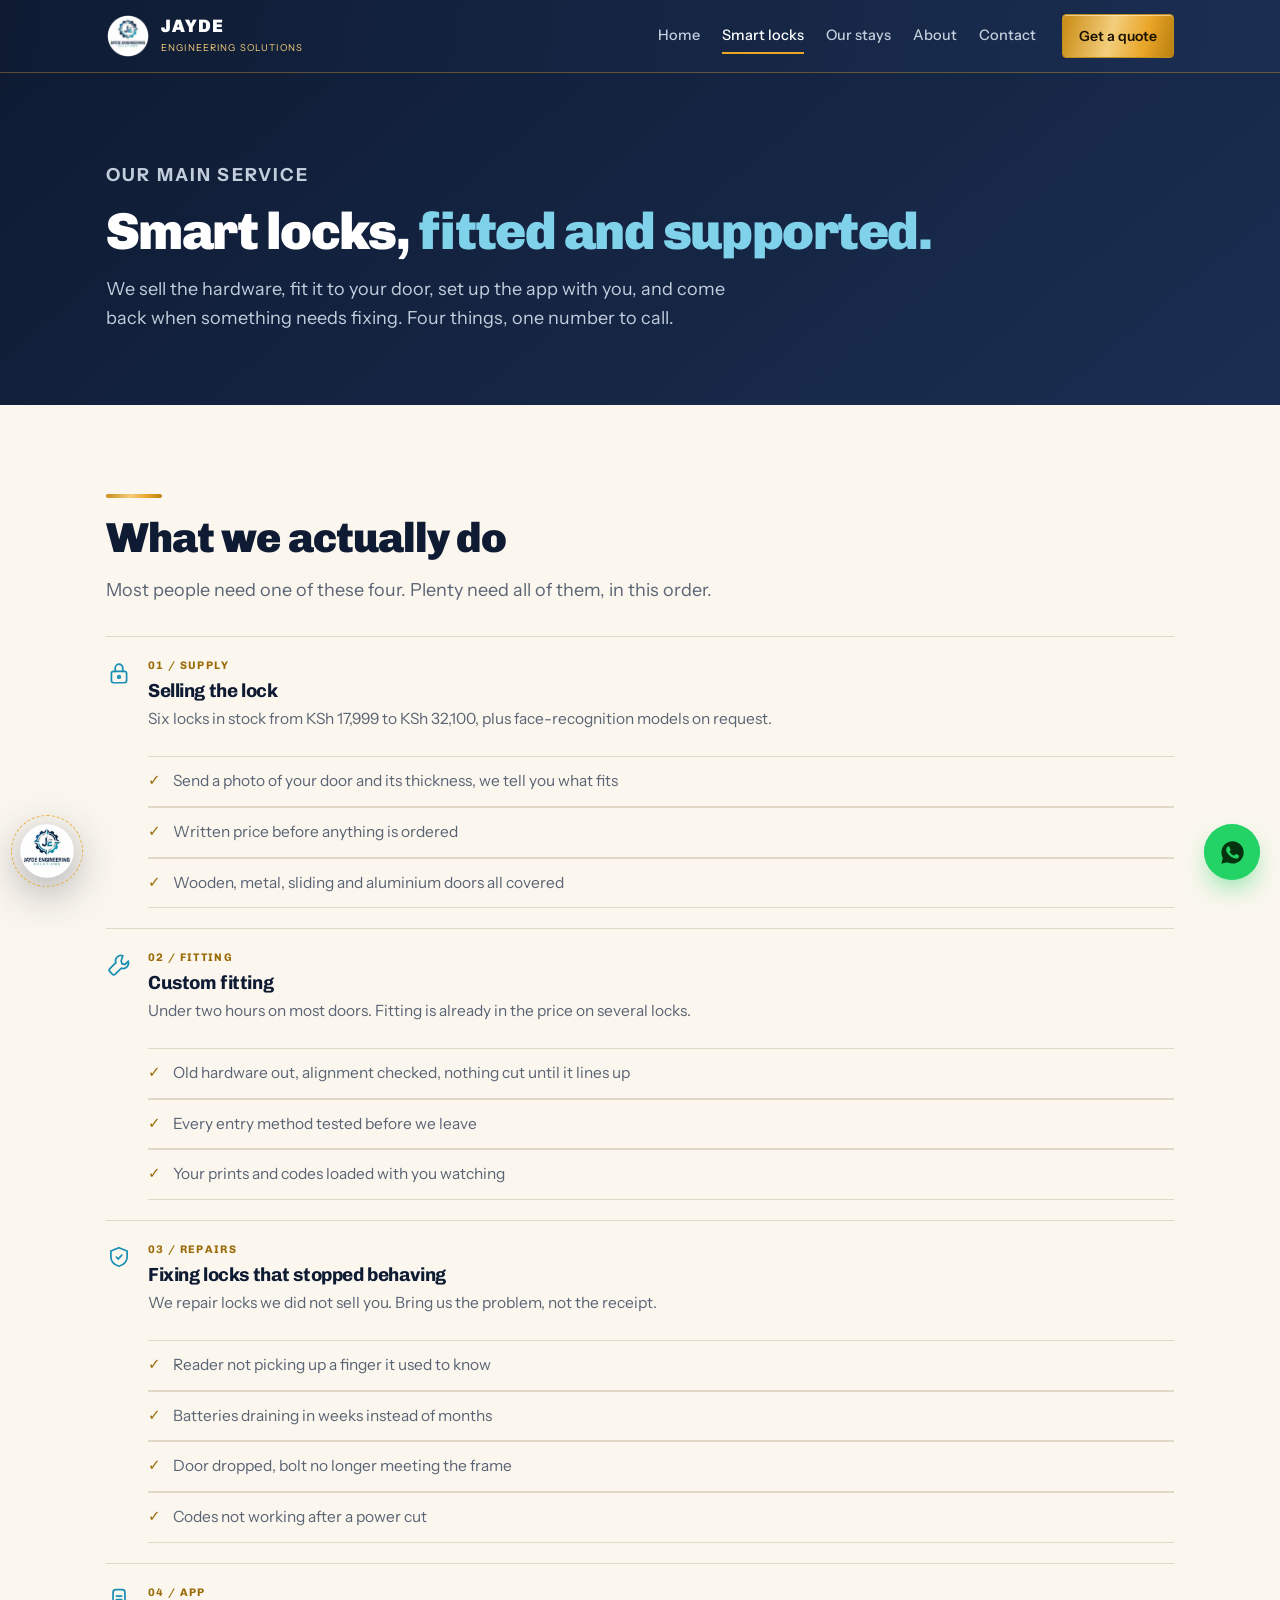
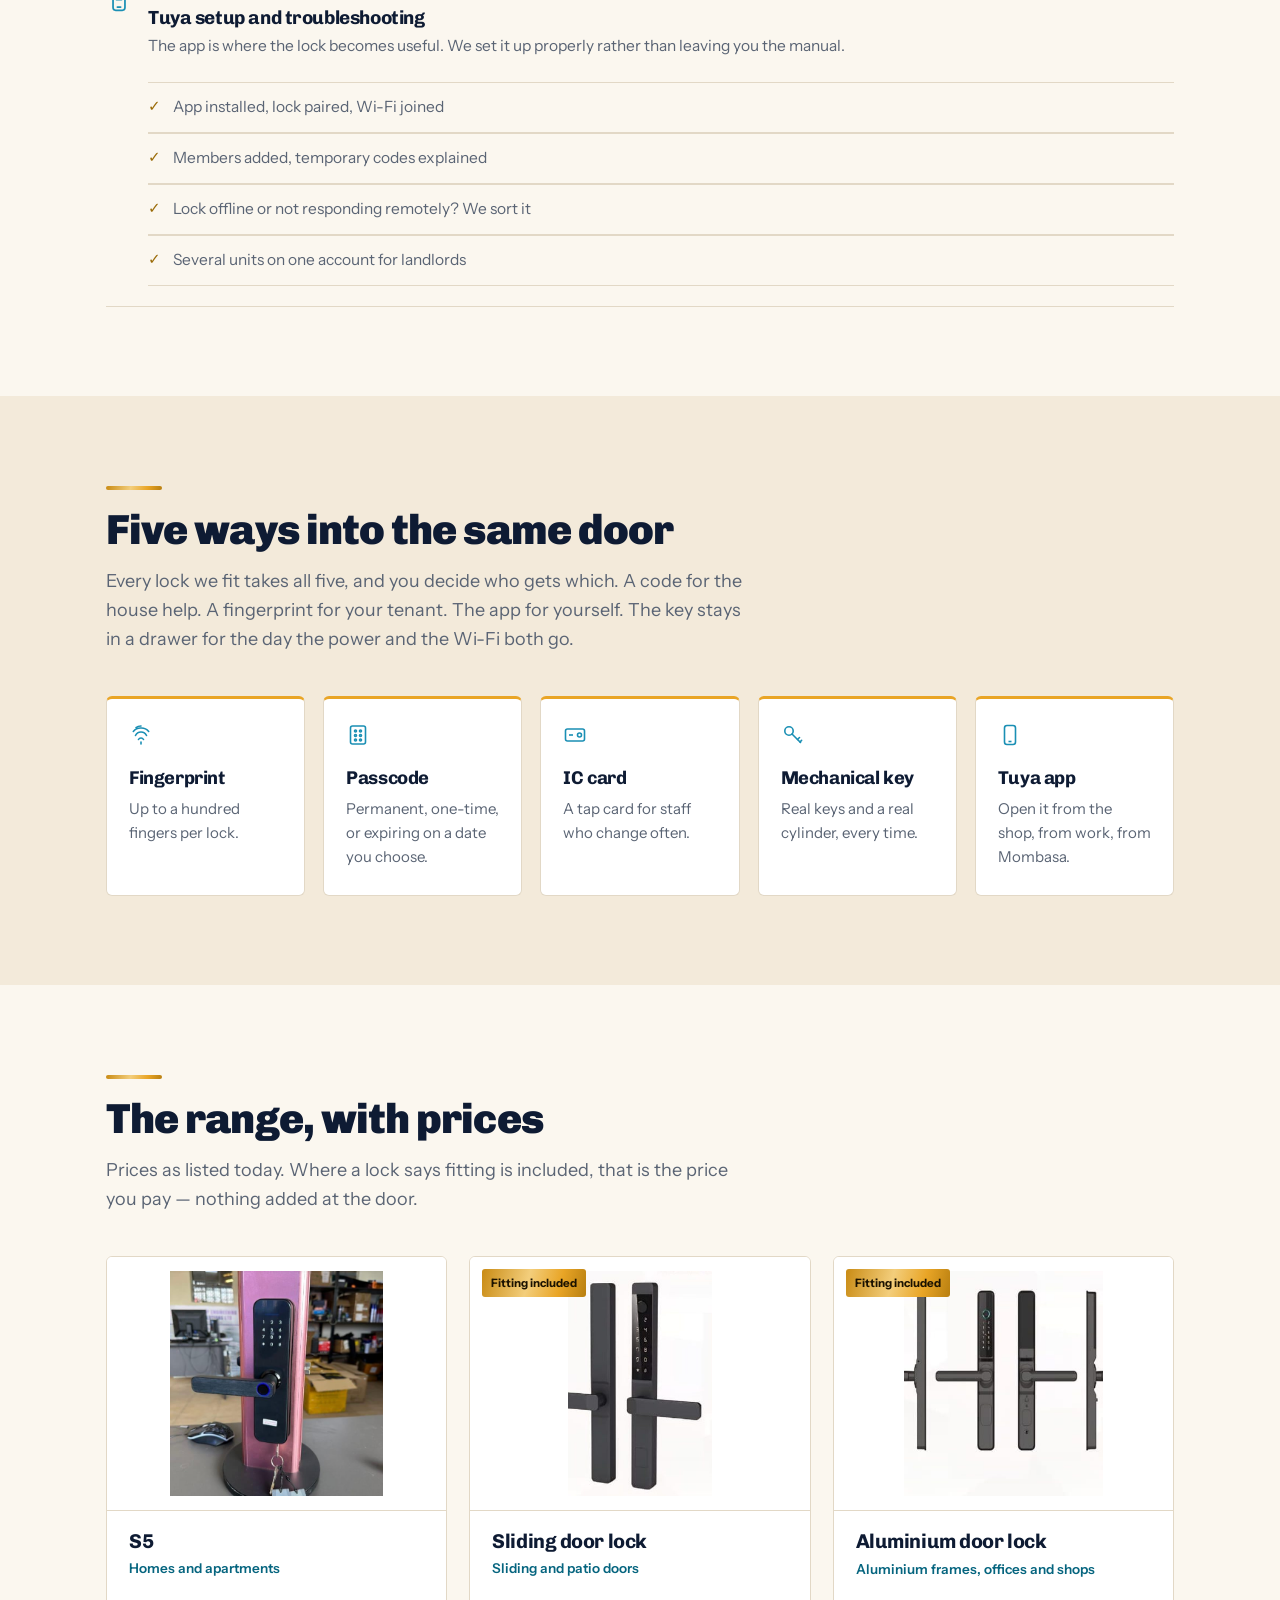
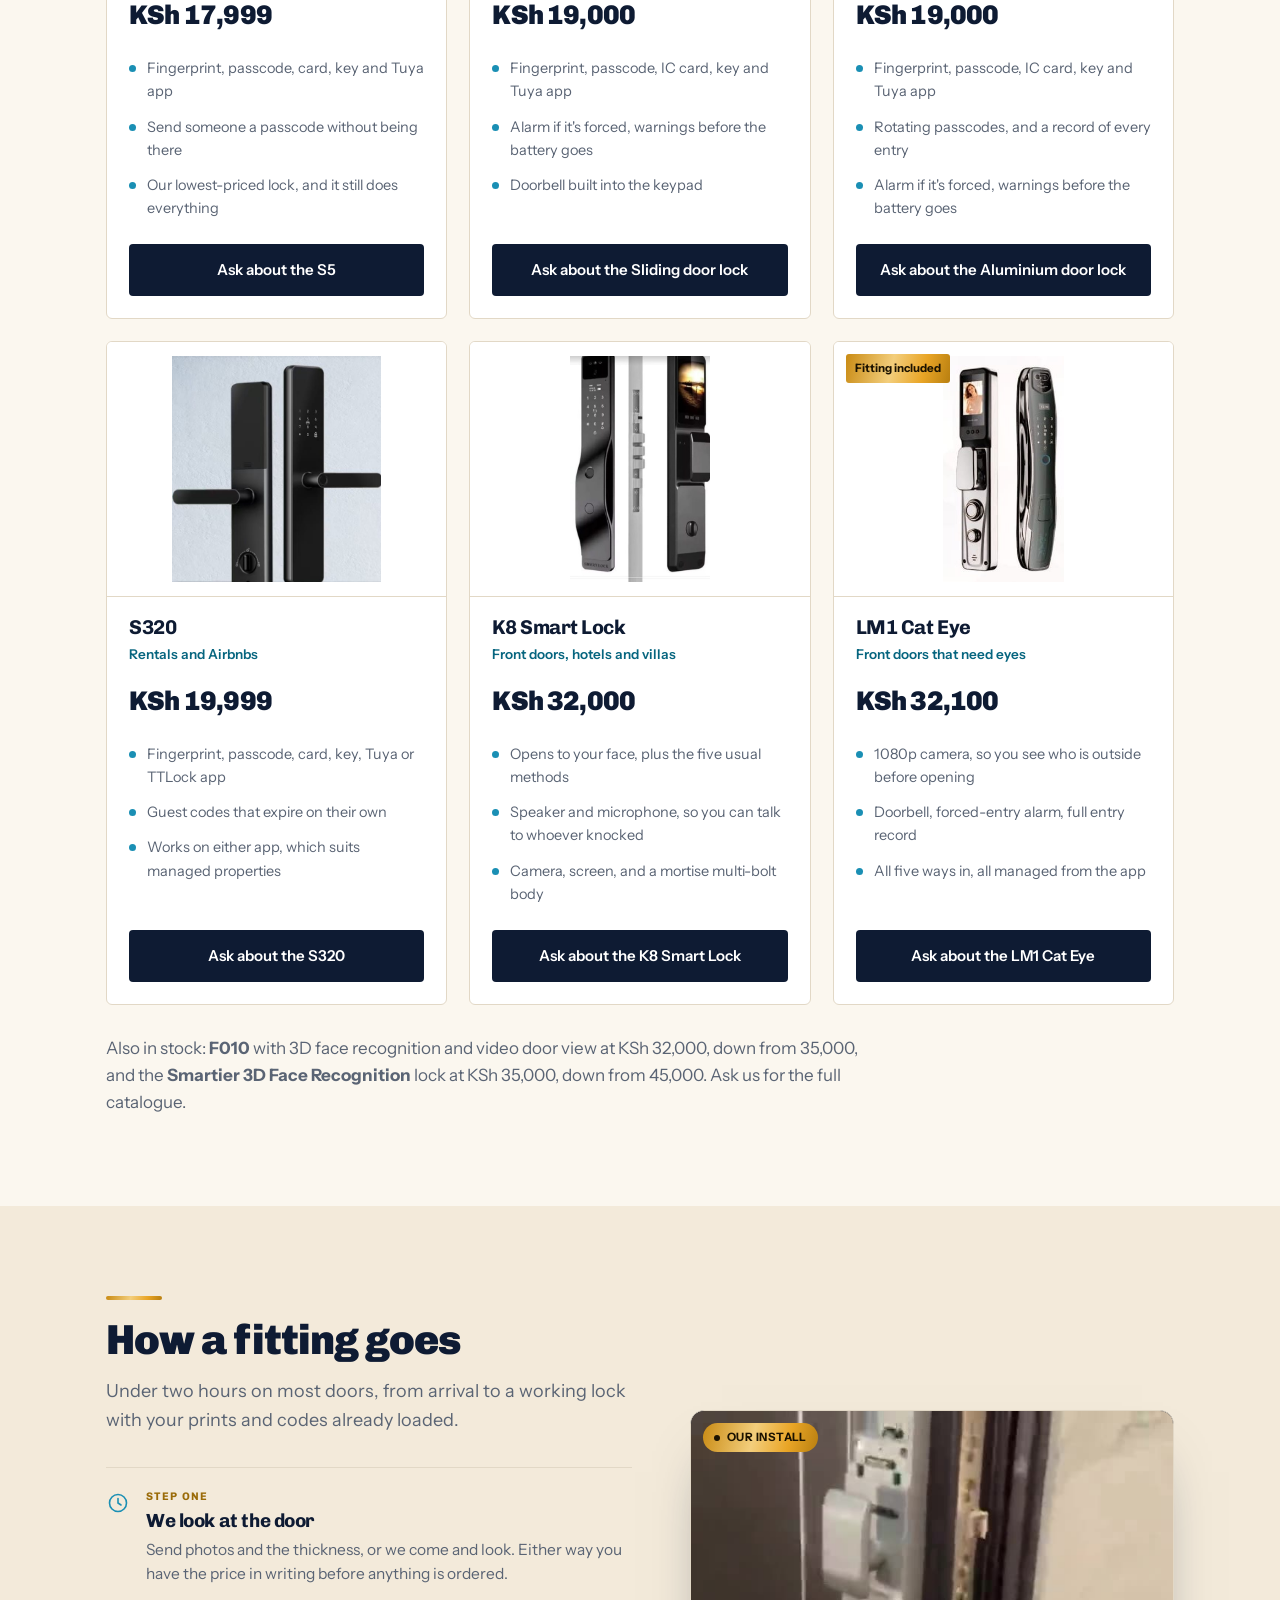
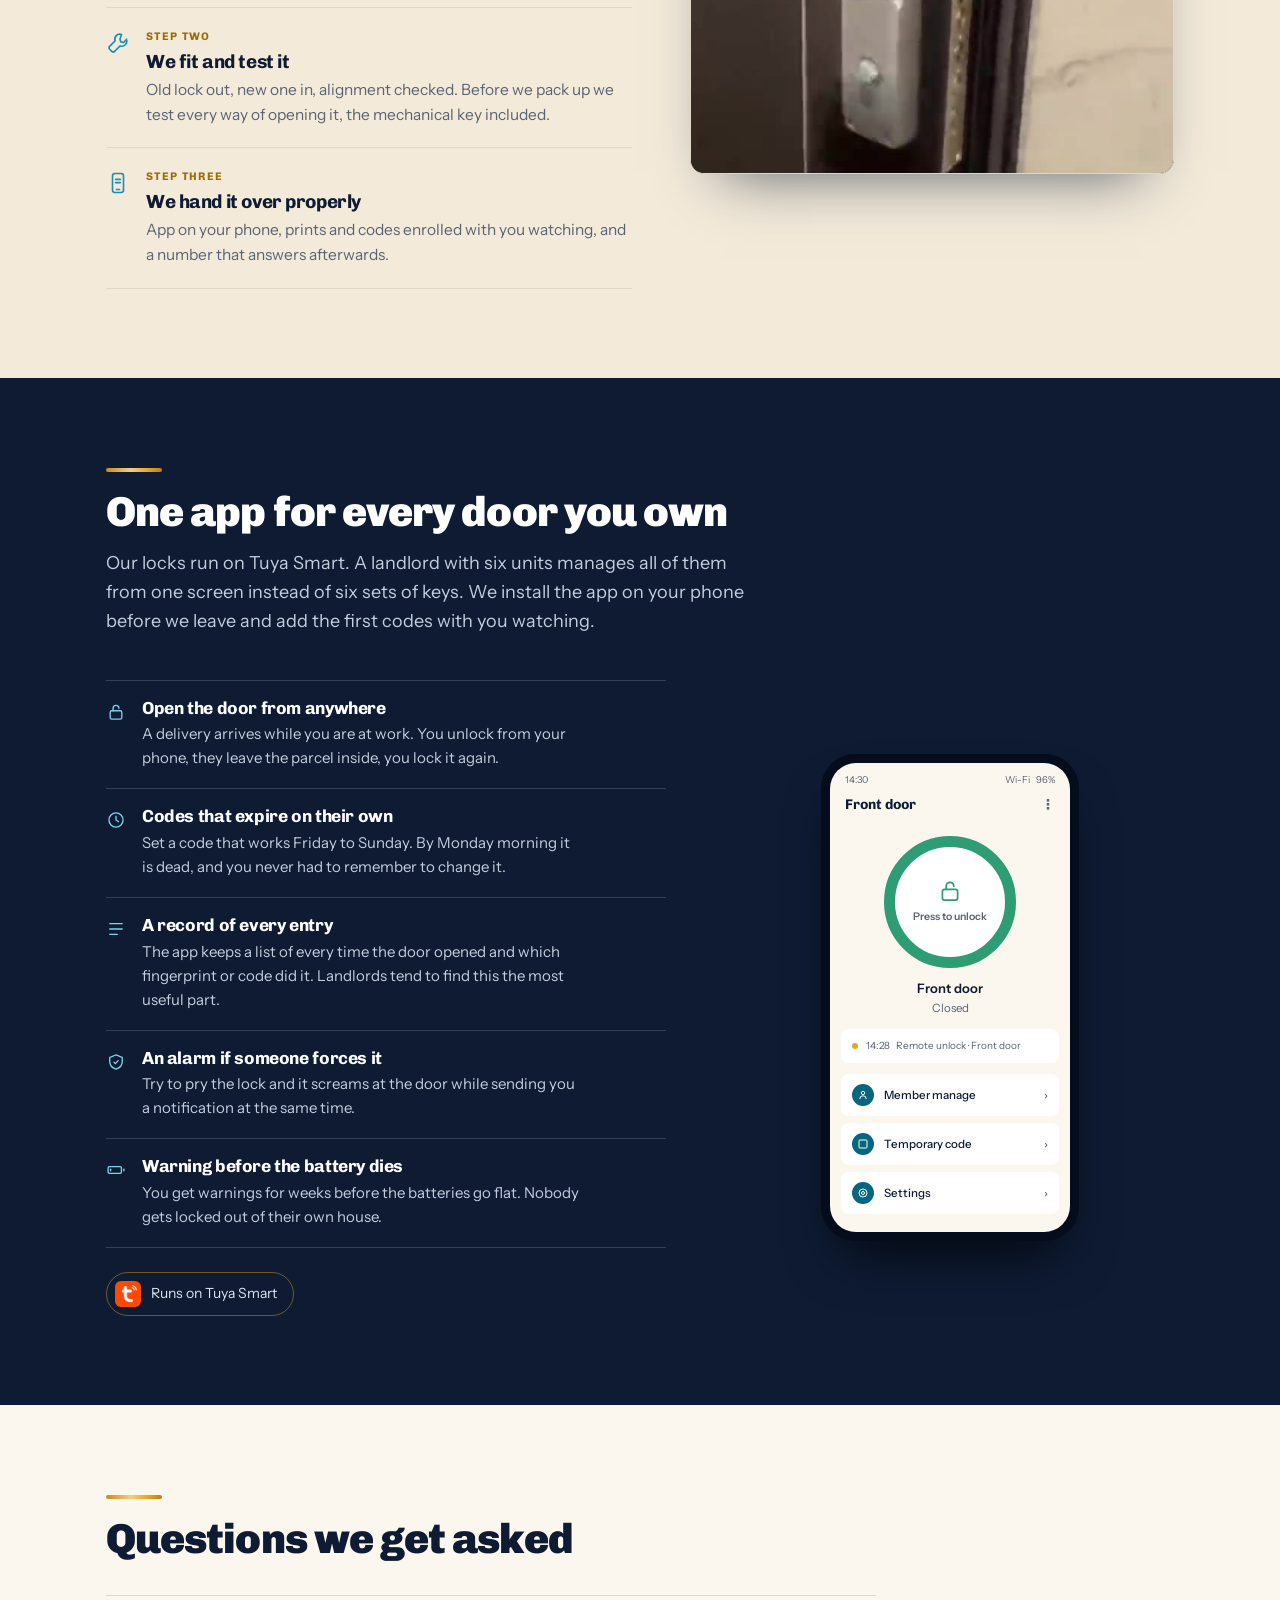
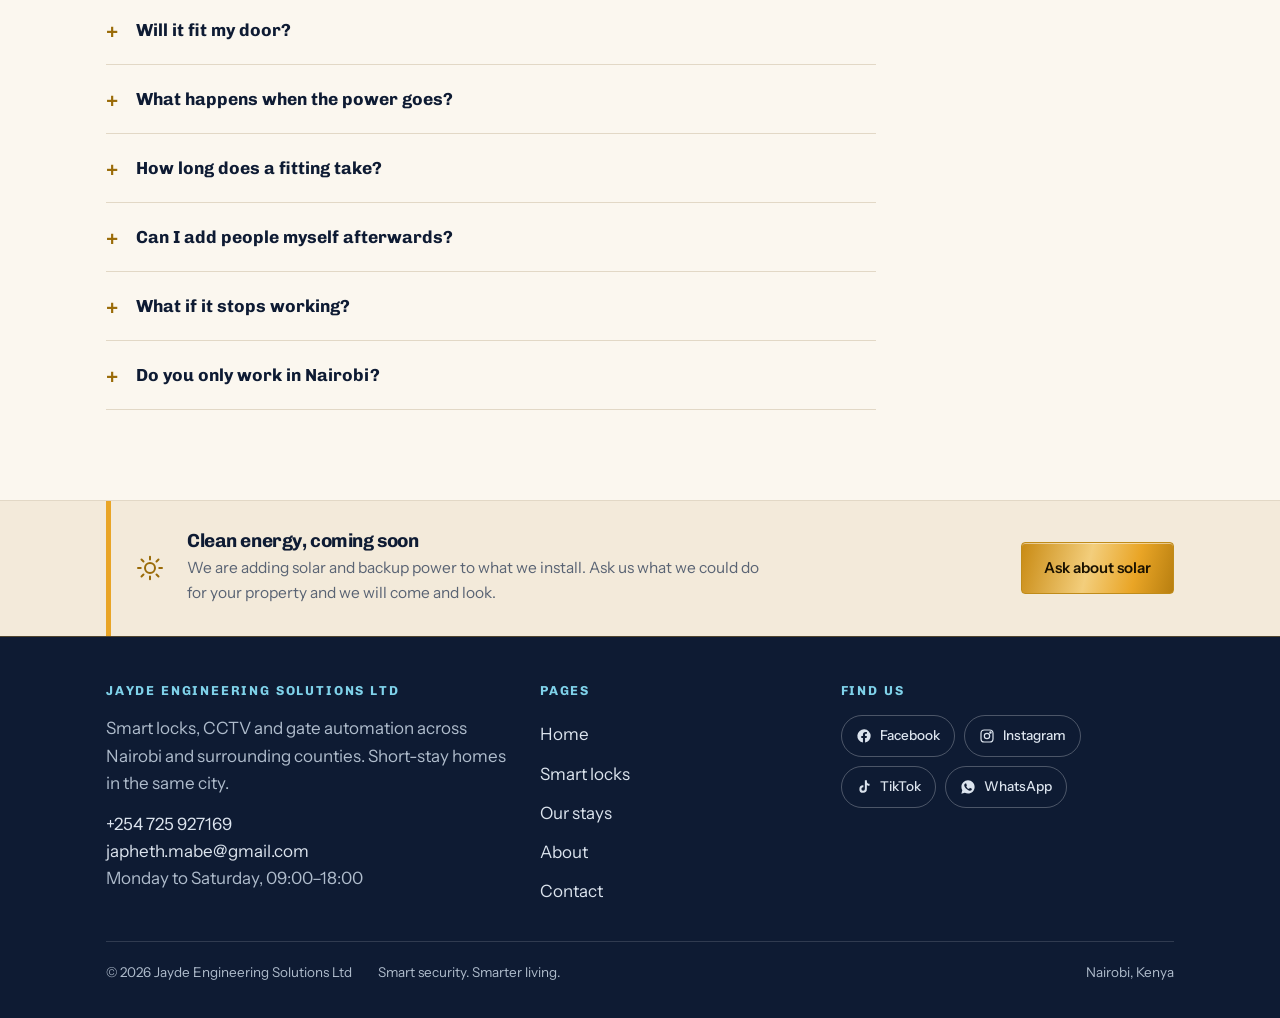
==== smart-locks.html @ d076b12e "Add files via upload" ====
<!DOCTYPE html>
<html lang="en">
<head>
<meta charset="UTF-8">
<meta name="viewport" content="width=device-width, initial-scale=1">
<title>Smart lock sales, fitting, repairs & Tuya setup — Jayde Engineering Solutions</title>
<meta name="description" content="Smart lock supply, custom fitting, repairs and Tuya app setup in Nairobi. Six locks in stock from KSh 17,999, fitting included on several.">
<meta property="og:title" content="Smart lock sales, fitting, repairs & Tuya setup — Jayde Engineering Solutions">
<meta property="og:description" content="Smart lock supply, custom fitting, repairs and Tuya app setup in Nairobi. Six locks in stock from KSh 17,999, fitting included on several.">
<link rel="icon" href="assets/logo.png">
<link rel="preconnect" href="https://fonts.googleapis.com">
<link rel="preconnect" href="https://fonts.gstatic.com" crossorigin>
<link href="https://fonts.googleapis.com/css2?family=Chivo:wght@300;400;700;900&family=Instrument+Sans:wght@400;500;600&display=swap" rel="stylesheet">
<link rel="stylesheet" href="styles.css">
</head>
<body>

<button class="spinlogo" id="totop" title="Back to top" aria-label="Back to top">
  <img src="assets/logo.png" alt="">
</button>
<a class="wafab" href="https://wa.me/254725927169" target="_blank" rel="noopener" aria-label="Chat on WhatsApp"><svg width="27" height="27" viewBox="0 0 24 24" fill="currentColor"><path d="M12.04 2C6.58 2 2.13 6.45 2.13 11.91c0 1.75.46 3.46 1.32 4.96L2 22l5.25-1.38a9.9 9.9 0 0 0 4.79 1.22c5.46 0 9.92-4.45 9.92-9.91C21.96 6.45 17.5 2 12.04 2zm5.8 14.06c-.25.69-1.43 1.32-1.97 1.37-.53.05-1.02.24-3.44-.72-2.9-1.14-4.74-4.11-4.88-4.3-.14-.19-1.16-1.54-1.16-2.94s.73-2.09.99-2.37c.26-.29.57-.36.76-.36l.55.01c.17.01.41-.7.64.49.24.58.81 2 .88 2.14.7.15.12.32.02.51-.9.19-.14.31-.28.48l-.42.49c-.14.14-.28.29-.12.57.16.29.71 1.17 1.52 1.89 1.05.93 1.93 1.22 2.21 1.36.28.14.44.12.6-.07.17-.19.69-.8.88-1.08.19-.29.37-.24.62-.14.25.09 1.6.75 1.87.89.28.14.46.21.53.33.07.11.07.66-.18 1.35z"/></svg></a>

<header class="topbar">
  <div class="wrap topbar-in">
    <a class="brand" href="index.html">
      <img src="assets/logo.png" alt="Jayde Engineering Solutions">
      <span><b>JAYDE</b><i>ENGINEERING SOLUTIONS</i></span>
    </a>
    <nav class="nav" id="nav">
      <a href="index.html">Home</a>
      <a href="smart-locks.html" class="here">Smart locks</a>
      <a href="rentals.html">Our stays</a>
      <a href="about.html">About</a>
      <a href="contact.html">Contact</a>
    </nav>
    <a class="btn btn-gold" href="contact.html"><span class="lbl-full">Get a quote</span><span class="lbl-mini">Quote</span></a>
    <button class="burger" id="burger" aria-label="Menu" aria-expanded="false" aria-controls="nav">
      <span></span><span></span><span></span>
    </button>
  </div>
</header>

<main id="top">

  <section class="pagehead">
    <div class="wrap">
      <p class="crumb">Our main service</p>
      <h1>Smart locks, <em>fitted and supported.</em></h1>
      <p>We sell the hardware, fit it to your door, set up the app with you, and come back when something needs fixing. Four things, one number to call.</p>
    </div>
  </section>

  <section class="sec">
    <div class="wrap">
      <div class="sec-head rv">
        <h2>What we actually do</h2>
        <p>Most people need one of these four. Plenty need all of them, in this order.</p>
      </div>
      <ul class="rowlist rv">
        <li><svg width="26" height="26" viewBox="0 0 24 24" fill="none" stroke="currentColor" stroke-width="1.6" stroke-linecap="round"><rect x="5" y="10.5" width="14" height="10.5" rx="2"/><path d="M8.5 10.5V7.4a3.5 3.5 0 0 1 7 0v3.1"/><circle cx="12" cy="15.6" r="1.2"/></svg><div><span class="rowno">01 / Supply</span><h3>Selling the lock</h3>
          <p>Six locks in stock from KSh 17,999 to KSh 32,100, plus face-recognition models on request.</p>
          <ul class="ticks"><li>Send a photo of your door and its thickness, we tell you what fits</li><li>Written price before anything is ordered</li><li>Wooden, metal, sliding and aluminium doors all covered</li></ul>
        </div></li>
        <li><svg width="26" height="26" viewBox="0 0 24 24" fill="none" stroke="currentColor" stroke-width="1.6" stroke-linecap="round"><path d="M15.5 3.5a5 5 0 0 0-6.4 6.4L3.6 15.4a2 2 0 0 0 0 2.8l2.2 2.2a2 2 0 0 0 2.8 0l5.5-5.5a5 5 0 0 0 6.4-6.4l-3 3-2.8-.7-.7-2.8z"/></svg><div><span class="rowno">02 / Fitting</span><h3>Custom fitting</h3>
          <p>Under two hours on most doors. Fitting is already in the price on several locks.</p>
          <ul class="ticks"><li>Old hardware out, alignment checked, nothing cut until it lines up</li><li>Every entry method tested before we leave</li><li>Your prints and codes loaded with you watching</li></ul>
        </div></li>
        <li><svg width="26" height="26" viewBox="0 0 24 24" fill="none" stroke="currentColor" stroke-width="1.6" stroke-linecap="round"><path d="M12 3.5l7.5 3v5.2c0 4.3-3 7.4-7.5 8.8-4.5-1.4-7.5-4.5-7.5-8.8V6.5z"/><path d="M9.6 12.2l1.7 1.7 3.3-3.6"/></svg><div><span class="rowno">03 / Repairs</span><h3>Fixing locks that stopped behaving</h3>
          <p>We repair locks we did not sell you. Bring us the problem, not the receipt.</p>
          <ul class="ticks"><li>Reader not picking up a finger it used to know</li><li>Batteries draining in weeks instead of months</li><li>Door dropped, bolt no longer meeting the frame</li><li>Codes not working after a power cut</li></ul>
        </div></li>
        <li><svg width="26" height="26" viewBox="0 0 24 24" fill="none" stroke="currentColor" stroke-width="1.6" stroke-linecap="round"><rect x="6.5" y="2.5" width="11" height="19" rx="2.5"/><path d="M10.5 18.5h3"/><path d="M9.6 8.4h4.8M9.6 11.6h4.8"/></svg><div><span class="rowno">04 / App</span><h3>Tuya setup and troubleshooting</h3>
          <p>The app is where the lock becomes useful. We set it up properly rather than leaving you the manual.</p>
          <ul class="ticks"><li>App installed, lock paired, Wi-Fi joined</li><li>Members added, temporary codes explained</li><li>Lock offline or not responding remotely? We sort it</li><li>Several units on one account for landlords</li></ul>
        </div></li>
      </ul>
    </div>
  </section>

  <section class="sec deep">
    <div class="wrap">
      <div class="sec-head rv">
        <h2>Five ways into the same door</h2>
        <p>Every lock we fit takes all five, and you decide who gets which. A code for the house help. A fingerprint for your tenant. The app for yourself. The key stays in a drawer for the day the power and the Wi-Fi both go.</p>
      </div>
      <div class="grid4 rv" style="grid-template-columns:repeat(5,1fr)">
        <article class="card"><svg width="24" height="24" viewBox="0 0 24 24" fill="none" stroke="currentColor" stroke-width="1.6" stroke-linecap="round"><path d="M12 3c-3 0-5 1.6-5 1.6M4.3 8.4A9.6 9.6 0 0 1 12 5a9.6 9.6 0 0 1 7.7 3.4"/><path d="M6.5 12.5A6 6 0 0 1 12 9a6 6 0 0 1 5.5 3.5"/><path d="M9.5 16.5A2.8 2.8 0 0 1 12 15a2.8 2.8 0 0 1 2.5 1.5"/><path d="M12 19v2"/></svg><h3>Fingerprint</h3><p>Up to a hundred fingers per lock.</p></article>
        <article class="card"><svg width="24" height="24" viewBox="0 0 24 24" fill="none" stroke="currentColor" stroke-width="1.6"><rect x="4.5" y="3" width="15" height="18" rx="2"/><circle cx="9.5" cy="8" r="1"/><circle cx="14.5" cy="8" r="1"/><circle cx="9.5" cy="12.5" r="1"/><circle cx="14.5" cy="12.5" r="1"/><circle cx="9.5" cy="17" r="1"/><circle cx="14.5" cy="17" r="1"/></svg><h3>Passcode</h3><p>Permanent, one-time, or expiring on a date you choose.</p></article>
        <article class="card"><svg width="24" height="24" viewBox="0 0 24 24" fill="none" stroke="currentColor" stroke-width="1.6"><rect x="2.5" y="6" width="19" height="12" rx="2"/><path d="M6 12h4"/><circle cx="16.5" cy="12" r="2"/></svg><h3>IC card</h3><p>A tap card for staff who change often.</p></article>
        <article class="card"><svg width="24" height="24" viewBox="0 0 24 24" fill="none" stroke="currentColor" stroke-width="1.6" stroke-linecap="round"><circle cx="8" cy="8" r="4.2"/><path d="M11 11l8.5 8.5"/><path d="M16.5 16.5l2-2"/><path d="M19 19l1.6-1.6"/></svg><h3>Mechanical key</h3><p>Real keys and a real cylinder, every time.</p></article>
        <article class="card"><svg width="24" height="24" viewBox="0 0 24 24" fill="none" stroke="currentColor" stroke-width="1.6"><rect x="6.5" y="2.5" width="11" height="19" rx="2.5"/><path d="M10.5 18.5h3"/></svg><h3>Tuya app</h3><p>Open it from the shop, from work, from Mombasa.</p></article>
      </div>
    </div>
  </section>

  <section class="sec" id="range">
    <div class="wrap">
      <div class="sec-head rv">
        <h2>The range, with prices</h2>
        <p>Prices as listed today. Where a lock says fitting is included, that is the price you pay &mdash; nothing added at the door.</p>
      </div>
      <div class="grid3">
        <article class="prod rv">
          <figure><img src="assets/s5.jpg" alt="S5 smart lock"></figure>
          <div class="prod-body">
            <h3>S5</h3><p class="fit">Homes and apartments</p>
            <p class="price">KSh 17,999</p>
            <ul class="feat">
              <li>Fingerprint, passcode, card, key and Tuya app</li>
              <li>Send someone a passcode without being there</li>
              <li>Our lowest-priced lock, and it still does everything</li>
            </ul>
            <a class="btn btn-dark" href="contact.html">Ask about the S5</a>
          </div>
        </article>
        <article class="prod rv">
          <figure><span class="tag">Fitting included</span><img src="assets/sliding.jpg" alt="Sliding door lock smart lock"></figure>
          <div class="prod-body">
            <h3>Sliding door lock</h3><p class="fit">Sliding and patio doors</p>
            <p class="price">KSh 19,000</p>
            <ul class="feat">
              <li>Fingerprint, passcode, IC card, key and Tuya app</li>
              <li>Alarm if it's forced, warnings before the battery goes</li>
              <li>Doorbell built into the keypad</li>
            </ul>
            <a class="btn btn-dark" href="contact.html">Ask about the Sliding door lock</a>
          </div>
        </article>
        <article class="prod rv">
          <figure><span class="tag">Fitting included</span><img src="assets/aluminium.jpg" alt="Aluminium door lock smart lock"></figure>
          <div class="prod-body">
            <h3>Aluminium door lock</h3><p class="fit">Aluminium frames, offices and shops</p>
            <p class="price">KSh 19,000</p>
            <ul class="feat">
              <li>Fingerprint, passcode, IC card, key and Tuya app</li>
              <li>Rotating passcodes, and a record of every entry</li>
              <li>Alarm if it's forced, warnings before the battery goes</li>
            </ul>
            <a class="btn btn-dark" href="contact.html">Ask about the Aluminium door lock</a>
          </div>
        </article>
        <article class="prod rv">
          <figure><img src="assets/s320.jpg" alt="S320 smart lock"></figure>
          <div class="prod-body">
            <h3>S320</h3><p class="fit">Rentals and Airbnbs</p>
            <p class="price">KSh 19,999</p>
            <ul class="feat">
              <li>Fingerprint, passcode, card, key, Tuya or TTLock app</li>
              <li>Guest codes that expire on their own</li>
              <li>Works on either app, which suits managed properties</li>
            </ul>
            <a class="btn btn-dark" href="contact.html">Ask about the S320</a>
          </div>
        </article>
        <article class="prod rv">
          <figure><img src="assets/k8.jpg" alt="K8 Smart Lock smart lock"></figure>
          <div class="prod-body">
            <h3>K8 Smart Lock</h3><p class="fit">Front doors, hotels and villas</p>
            <p class="price">KSh 32,000</p>
            <ul class="feat">
              <li>Opens to your face, plus the five usual methods</li>
              <li>Speaker and microphone, so you can talk to whoever knocked</li>
              <li>Camera, screen, and a mortise multi-bolt body</li>
            </ul>
            <a class="btn btn-dark" href="contact.html">Ask about the K8 Smart Lock</a>
          </div>
        </article>
        <article class="prod rv">
          <figure><span class="tag">Fitting included</span><img src="assets/lm1.jpg" alt="LM1 Cat Eye smart lock"></figure>
          <div class="prod-body">
            <h3>LM1 Cat Eye</h3><p class="fit">Front doors that need eyes</p>
            <p class="price">KSh 32,100</p>
            <ul class="feat">
              <li>1080p camera, so you see who is outside before opening</li>
              <li>Doorbell, forced-entry alarm, full entry record</li>
              <li>All five ways in, all managed from the app</li>
            </ul>
            <a class="btn btn-dark" href="contact.html">Ask about the LM1 Cat Eye</a>
          </div>
        </article>
      </div>
      <p class="rv" style="margin-top:30px;color:var(--slate);max-width:70ch">Also in stock: <b>F010</b> with 3D face recognition and video door view at KSh 32,000, down from 35,000, and the <b>Smartier 3D Face Recognition</b> lock at KSh 35,000, down from 45,000. Ask us for the full catalogue.</p>
    </div>
  </section>

  <section class="sec deep">
    <div class="wrap splitgrid">
      <div class="rv">
        <div class="sec-head"><h2>How a fitting goes</h2>
        <p>Under two hours on most doors, from arrival to a working lock with your prints and codes already loaded.</p></div>
        <ul class="rowlist">
          <li><svg width="24" height="24" viewBox="0 0 24 24" fill="none" stroke="currentColor" stroke-width="1.6" stroke-linecap="round"><circle cx="12" cy="12" r="8.5"/><path d="M12 7.5V12l3 2"/></svg><div><span class="rowno">Step one</span><h3>We look at the door</h3><p>Send photos and the thickness, or we come and look. Either way you have the price in writing before anything is ordered.</p></div></li>
          <li><svg width="24" height="24" viewBox="0 0 24 24" fill="none" stroke="currentColor" stroke-width="1.6" stroke-linecap="round"><path d="M15.5 3.5a5 5 0 0 0-6.4 6.4L3.6 15.4a2 2 0 0 0 0 2.8l2.2 2.2a2 2 0 0 0 2.8 0l5.5-5.5a5 5 0 0 0 6.4-6.4l-3 3-2.8-.7-.7-2.8z"/></svg><div><span class="rowno">Step two</span><h3>We fit and test it</h3><p>Old lock out, new one in, alignment checked. Before we pack up we test every way of opening it, the mechanical key included.</p></div></li>
          <li><svg width="24" height="24" viewBox="0 0 24 24" fill="none" stroke="currentColor" stroke-width="1.6" stroke-linecap="round"><rect x="6.5" y="2.5" width="11" height="19" rx="2.5"/><path d="M10.5 18.5h3"/><path d="M9.6 8.4h4.8M9.6 11.6h4.8"/></svg><div><span class="rowno">Step three</span><h3>We hand it over properly</h3><p>App on your phone, prints and codes enrolled with you watching, and a number that answers afterwards.</p></div></li>
        </ul>
      </div>
      <div class="rv">
        <div class="filmpanel">
          <span class="live"><i></i>OUR INSTALL</span>
          <video autoplay muted loop playsinline preload="auto" aria-hidden="true" tabindex="-1" data-bg="1" poster="assets/lock-poster.jpg">
            <source src="assets/lock.mp4" type="video/mp4">
          </video>
        </div>
      </div>
    </div>
  </section>

  <section class="sec dark">
    <div class="wrap">
      <div class="sec-head rv">
        <h2>One app for every door you own</h2>
        <p>Our locks run on Tuya Smart. A landlord with six units manages all of them from one screen instead of six sets of keys. We install the app on your phone before we leave and add the first codes with you watching.</p>
      </div>
      <div class="appgrid">
        <div class="rv">
          <ul class="feats">
            <li><svg width="20" height="20" viewBox="0 0 24 24" fill="none" stroke="currentColor" stroke-width="1.6" stroke-linecap="round"><rect x="5" y="10.5" width="14" height="10" rx="2"/><path d="M8.5 10.5V7.5a3.5 3.5 0 0 1 7 0"/></svg><div><h3>Open the door from anywhere</h3><p>A delivery arrives while you are at work. You unlock from your phone, they leave the parcel inside, you lock it again.</p></div></li>
            <li><svg width="20" height="20" viewBox="0 0 24 24" fill="none" stroke="currentColor" stroke-width="1.6" stroke-linecap="round"><circle cx="12" cy="12" r="8.5"/><path d="M12 7.5V12l3 2"/></svg><div><h3>Codes that expire on their own</h3><p>Set a code that works Friday to Sunday. By Monday morning it is dead, and you never had to remember to change it.</p></div></li>
            <li><svg width="20" height="20" viewBox="0 0 24 24" fill="none" stroke="currentColor" stroke-width="1.6" stroke-linecap="round"><path d="M4.5 5.5h15M4.5 12h15M4.5 18.5h9"/></svg><div><h3>A record of every entry</h3><p>The app keeps a list of every time the door opened and which fingerprint or code did it. Landlords tend to find this the most useful part.</p></div></li>
            <li><svg width="20" height="20" viewBox="0 0 24 24" fill="none" stroke="currentColor" stroke-width="1.6" stroke-linecap="round"><path d="M12 3.5l7.5 3v5.2c0 4.3-3 7.4-7.5 8.8-4.5-1.4-7.5-4.5-7.5-8.8V6.5z"/><path d="M9.6 12.2l1.7 1.7 3.3-3.6"/></svg><div><h3>An alarm if someone forces it</h3><p>Try to pry the lock and it screams at the door while sending you a notification at the same time.</p></div></li>
            <li><svg width="20" height="20" viewBox="0 0 24 24" fill="none" stroke="currentColor" stroke-width="1.6" stroke-linecap="round"><rect x="2.5" y="8" width="16" height="8" rx="1.6"/><path d="M21.5 11v2"/><path d="M5.5 11v2"/></svg><div><h3>Warning before the battery dies</h3><p>You get warnings for weeks before the batteries go flat. Nobody gets locked out of their own house.</p></div></li>
          </ul>
          <span class="tuyabadge"><img src="assets/tuya.png" alt="">Runs on Tuya Smart</span>
        </div>
        <div class="rv">
          <div class="phone">
            <div class="screen">
              <div class="sbar"><span>14:30</span><span>Wi-Fi &nbsp; 96%</span></div>
              <div class="shead"><span>Front door</span><span style="color:var(--slate)">&#8942;</span></div>
              <div class="ringwrap">
                <div class="ring" id="ring" role="button" tabindex="0" aria-label="Demonstration unlock button">
                  <svg width="26" height="26" viewBox="0 0 24 24" fill="none" stroke="currentColor" stroke-width="1.6" stroke-linecap="round"><rect x="5" y="10.5" width="14" height="10" rx="2"/><path d="M8.5 10.5V7.5a3.5 3.5 0 0 1 7 0"/></svg>
                  <b id="ringtxt">Press to unlock</b>
                </div>
              </div>
              <div class="devname"><b>Front door</b><span id="ringstate">Closed</span></div>
              <div class="logrow"><i></i><span>14:28 &nbsp; Remote unlock &middot; Front door</span></div>
              <div class="rows">
                <div class="row"><span class="dotmark"><svg width="12" height="12" viewBox="0 0 24 24" fill="none" stroke="currentColor" stroke-width="2"><circle cx="12" cy="8" r="3.4"/><path d="M5.5 20a6.5 6.5 0 0 1 13 0"/></svg></span>Member manage<em>&rsaquo;</em></div>
                <div class="row"><span class="dotmark"><svg width="12" height="12" viewBox="0 0 24 24" fill="none" stroke="currentColor" stroke-width="2"><rect x="4" y="4" width="16" height="16" rx="2"/><path d="M9 9h.01M15 9h.01M9 15h.01M15 15h.01"/></svg></span>Temporary code<em>&rsaquo;</em></div>
                <div class="row"><span class="dotmark"><svg width="12" height="12" viewBox="0 0 24 24" fill="none" stroke="currentColor" stroke-width="2"><circle cx="12" cy="12" r="3"/><circle cx="12" cy="12" r="8"/></svg></span>Settings<em>&rsaquo;</em></div>
              </div>
            </div>
          </div>
        </div>
      </div>
    </div>
  </section>

  <section class="sec">
    <div class="wrap">
      <div class="sec-head rv"><h2>Questions we get asked</h2></div>
      <ul class="faq rv">
        <li><details><summary>Will it fit my door?</summary><p>Most likely. We fit wooden, metal, sliding and aluminium doors. Send a photo and the thickness in millimetres and we will tell you before you pay anything.</p></details></li>
        <li><details><summary>What happens when the power goes?</summary><p>Nothing. The lock runs on batteries, not mains. You also keep real keys and a real cylinder, so there is always a way in.</p></details></li>
        <li><details><summary>How long does a fitting take?</summary><p>Under two hours on most doors, including setting up your app and enrolling your prints.</p></details></li>
        <li><details><summary>Can I add people myself afterwards?</summary><p>Yes, and we show you how before we leave. Adding a fingerprint or sending a code takes under a minute in the app.</p></details></li>
        <li><details><summary>What if it stops working?</summary><p>Call us. There is a twelve month warranty on the hardware, and we repair locks we did not sell you as well.</p></details></li>
        <li><details><summary>Do you only work in Nairobi?</summary><p>Nairobi and the surrounding counties. Ask us about anywhere else &mdash; we travel for larger jobs.</p></details></li>
      </ul>
    </div>
  </section>

</main>

  <section class="solarband">
    <div class="wrap">
      <div class="solarin rv">
        <svg width="30" height="30" viewBox="0 0 24 24" fill="none" stroke="currentColor" stroke-width="1.6" stroke-linecap="round"><path d="M12 3v2.2M12 18.8V21M4.6 12H2.4M21.6 12h-2.2M6.8 6.8L5.2 5.2M18.8 18.8l-1.6-1.6M6.8 17.2l-1.6 1.6M18.8 5.2l-1.6 1.6"/><circle cx="12" cy="12" r="4"/></svg>
        <div>
          <h3>Clean energy, coming soon</h3>
          <p>We are adding solar and backup power to what we install. Ask us what we could do for your property and we will come and look.</p>
        </div>
        <a class="btn btn-gold" href="contact.html">Ask about solar</a>
      </div>
    </div>
  </section>

<footer class="foot">
  <div class="wrap">
    <div class="footgrid">
      <div>
        <h4>Jayde Engineering Solutions Ltd</h4>
        <p>Smart locks, CCTV and gate automation across Nairobi and surrounding counties. Short-stay homes in the same city.</p>
        <p style="margin-top:14px"><a href="tel:+254725927169">+254 725 927169</a><br>
        <a href="mailto:japheth.mabe@gmail.com">japheth.mabe@gmail.com</a><br>
        Monday to Saturday, 09:00&ndash;18:00</p>
      </div>
      <div>
        <h4>Pages</h4>
        <ul class="footlinks">
        <li><a href="index.html">Home</a></li>
        <li><a href="smart-locks.html">Smart locks</a></li>
        <li><a href="rentals.html">Our stays</a></li>
        <li><a href="about.html">About</a></li>
        <li><a href="contact.html">Contact</a></li>
        </ul>
      </div>
      <div>
        <h4>Find us</h4>
        <div class="socials">
          <a href="https://www.facebook.com/share/19RozRv8cf/" target="_blank" rel="noopener"><svg width="16" height="16" viewBox="0 0 24 24" fill="currentColor"><path d="M22 12a10 10 0 1 0-11.6 9.9v-7H7.9V12h2.5V9.8c0-2.5 1.5-3.9 3.8-3.9 1.1 0 2.2.2 2.2.2v2.4h-1.2c-1.2 0-1.6.8-1.6 1.6V12h2.7l-.4 2.9h-2.3v7A10 10 0 0 0 22 12z"/></svg> Facebook</a>
          <a href="https://www.instagram.com/jayde_engineering_solutions" target="_blank" rel="noopener"><svg width="16" height="16" viewBox="0 0 24 24" fill="none" stroke="currentColor" stroke-width="1.8"><rect x="3" y="3" width="18" height="18" rx="5"/><circle cx="12" cy="12" r="4"/><circle cx="17.2" cy="6.8" r="1"/></svg> Instagram</a>
          <a href="https://www.tiktok.com/@jayde.engineering" target="_blank" rel="noopener"><svg width="16" height="16" viewBox="0 0 24 24" fill="currentColor"><path d="M16.3 2h-3v13.1a2.6 2.6 0 1 1-2.2-2.6v-3a5.6 5.6 0 1 0 5.2 5.6V8.9a6.9 6.9 0 0 0 4 1.3V7.2a4 4 0 0 1-4-4z"/></svg> TikTok</a>
          <a href="https://wa.me/254725927169" target="_blank" rel="noopener"><svg width="16" height="16" viewBox="0 0 24 24" fill="currentColor"><path d="M12.04 2C6.58 2 2.13 6.45 2.13 11.91c0 1.75.46 3.46 1.32 4.96L2 22l5.25-1.38a9.9 9.9 0 0 0 4.79 1.22c5.46 0 9.92-4.45 9.92-9.91C21.96 6.45 17.5 2 12.04 2zm5.8 14.06c-.25.69-1.43 1.32-1.97 1.37-.53.05-1.02.24-3.44-.72-2.9-1.14-4.74-4.11-4.88-4.3-.14-.19-1.16-1.54-1.16-2.94s.73-2.09.99-2.37c.26-.29.57-.36.76-.36l.55.01c.17.01.41-.7.64.49.24.58.81 2 .88 2.14.7.15.12.32.02.51-.9.19-.14.31-.28.48l-.42.49c-.14.14-.28.29-.12.57.16.29.71 1.17 1.52 1.89 1.05.93 1.93 1.22 2.21 1.36.28.14.44.12.6-.07.17-.19.69-.8.88-1.08.19-.29.37-.24.62-.14.25.09 1.6.75 1.87.89.28.14.46.21.53.33.07.11.07.66-.18 1.35z"/></svg> WhatsApp</a>
        </div>
      </div>
    </div>
    <div class="footbase">
      <span>&copy; <span id="yr">2026</span> Jayde Engineering Solutions Ltd</span>
      <span>Smart security. Smarter living.</span>
      <span class="end">Nairobi, Kenya</span>
    </div>
  </div>
</footer>
<script src="app.js"></script>
</body>
</html>
---- styles.css ----
/* ==========================================================
   JAYDE ENGINEERING SOLUTIONS
   Shared stylesheet for all pages.

   60 / 30 / 10
   60  warm cream       page backgrounds
   30  midnight blue    header, footer, dark bands, all text
   10  marigold         buttons, tags, rules, prices

   The 10% accent is split: marigold carries every call to action, and
   a blue taken from the logo itself (#006C90) carries icons, links and
   small details. Two accents, each with one job, so buttons stay
   unmistakable.

   NOTE ON MARIGOLD: #E9A526 on cream is about 2:1 contrast, which
   fails for text. Use it as a FILL with midnight text on top.
   Where marigold must be text on cream, use --gold-ink.
   Same for blue: --blue for icons and fills, --blue-ink for text.
   ========================================================== */

:root{
  --cream:#FBF7EF;
  --cream-deep:#F3EADA;
  --midnight:#0E1B33;
  --midnight-2:#1B2E52;
  --gold:#E9A526;
  --gold-lit:#F6CE79;
  --gold-ink:#9A6B08;
  --gold-metal:linear-gradient(104deg,#C98B14,#F3CE7C 44%,#E9A526 74%,#B87F10);
  --blue:#1A8FB4;
  --blue-ink:#06657F;
  --blue-lit:#7FD2EA;
  --slate:#5A6474;
  --sand:#E2D8C6;
  --white:#FFFFFF;
  --go:#2E9C74;

  --wrap:1180px;
  --gut:clamp(20px,5vw,56px);
  --display:'Chivo',system-ui,sans-serif;
  --body:'Instrument Sans',system-ui,sans-serif;
}

*{box-sizing:border-box}
html{scroll-behavior:smooth}
section[id],div[id]{scroll-margin-top:86px}
body{margin:0;background:var(--cream);color:var(--midnight);
  font-family:var(--body);font-size:17px;line-height:1.6;
  -webkit-font-smoothing:antialiased;overflow-x:hidden}
img{max-width:100%;display:block}
h1,h2,h3{font-family:var(--display);margin:0;line-height:1.06;letter-spacing:-0.022em}
p{margin:0}
a{color:inherit}
:focus-visible{outline:2px solid var(--gold-ink);outline-offset:3px}
.wrap{max-width:var(--wrap);margin:0 auto;padding-inline:var(--gut)}
.sec{padding-block:clamp(56px,7vw,94px)}
.deep{background:var(--cream-deep)}
.dark{background:var(--midnight);color:var(--white)}
.sec-head{max-width:58ch}
.sec-head h2{font-weight:900;font-size:clamp(28px,4vw,42px)}
.sec-head h2::before{content:"";display:block;width:56px;height:4px;border-radius:2px;
  background:var(--gold-metal);margin-bottom:18px}
.sec-head p{margin-top:15px;color:var(--slate);font-size:18px}
.dark .sec-head p{color:#C3CEDD}

/* ---------- buttons ---------- */
.btn{display:inline-flex;align-items:center;justify-content:center;gap:9px;
  font-family:var(--body);font-size:15px;font-weight:600;padding:13px 22px;
  border-radius:4px;border:1px solid transparent;text-decoration:none;cursor:pointer;
  background:none;-webkit-tap-highlight-color:transparent;
  transition:transform .18s,background .18s,border-color .18s,box-shadow .18s,color .18s}
.btn:active{transform:translateY(1px) scale(.985)}
.btn-gold{background:var(--gold-metal);color:#1B1200;border-color:#C08C1A;
  box-shadow:inset 0 1px 0 rgba(255,255,255,.5)}
.btn-gold:hover{filter:brightness(1.07);transform:translateY(-2px);
  box-shadow:0 14px 26px -14px rgba(201,139,20,.9),inset 0 1px 0 rgba(255,255,255,.6)}
.btn-line{border-color:var(--midnight);color:var(--midnight)}
.btn-line:hover{background:var(--midnight);color:var(--white);transform:translateY(-2px)}
.btn-ghost{border-color:rgba(255,255,255,.4);color:var(--white)}
.btn-ghost:hover{background:rgba(255,255,255,.1);transform:translateY(-2px)}
.btn-dark{background:var(--midnight);color:var(--white)}
.btn-dark:hover{background:var(--midnight-2);transform:translateY(-2px)}

/* ---------- reveal ---------- */
.rv{opacity:0;transform:translateY(18px);transition:opacity .6s ease,transform .6s ease}
.rv.in{opacity:1;transform:none}

/* ---------- header ---------- */
.topbar{position:sticky;top:0;z-index:60;
  background:linear-gradient(100deg,var(--midnight),var(--midnight-2));
  border-bottom:1px solid rgba(233,165,38,.36)}
.topbar-in{display:flex;align-items:center;gap:12px;height:72px}
.brand{display:flex;align-items:center;gap:11px;text-decoration:none;color:var(--white);
  min-width:0;flex:0 1 auto}
.brand img{width:44px;height:44px;border-radius:50%;flex:none}
.brand b{font-family:var(--display);font-weight:900;font-size:18px;display:block;
  line-height:1.05;letter-spacing:.04em;white-space:nowrap}
.brand i{font-style:normal;font-size:9.5px;letter-spacing:.12em;color:var(--gold-lit);
  display:block;margin-top:4px}
.nav{margin-left:auto;display:flex;gap:22px}
.nav a{color:#C3CEDD;text-decoration:none;font-size:14.5px;font-weight:500;position:relative}
.nav a::after{content:"";position:absolute;left:0;right:100%;bottom:-6px;height:2px;
  background:var(--gold);transition:right .25s}
.nav a:hover{color:var(--white)}
.nav a:hover::after,.nav a.here::after{right:0}
.nav a.here{color:var(--white)}
.topbar .btn{margin-left:auto;padding:10px 16px;font-size:14px;white-space:nowrap;flex:none}
.nav+.btn{margin-left:14px}
.burger{display:none;flex:none;width:42px;height:42px;margin-left:8px;padding:0;
  background:none;border:1px solid rgba(255,255,255,.3);border-radius:6px;cursor:pointer;
  flex-direction:column;align-items:center;justify-content:center;gap:5px}
.burger span{display:block;width:19px;height:2px;background:var(--gold-lit);border-radius:2px;
  transition:transform .28s,opacity .2s}
.burger.open span:nth-child(1){transform:translateY(7px) rotate(45deg)}
.burger.open span:nth-child(2){opacity:0}
.burger.open span:nth-child(3){transform:translateY(-7px) rotate(-45deg)}
.lbl-mini{display:none}
@media (max-width:980px){
  .burger{display:flex}
  .nav{position:fixed;top:72px;left:0;right:0;z-index:58;display:block;margin:0;
    padding:8px var(--gut) 18px;background:var(--midnight);
    border-bottom:1px solid rgba(233,165,38,.36);
    transform:translateY(-12px);opacity:0;visibility:hidden;
    transition:transform .26s ease,opacity .26s ease,visibility .26s}
  .nav.open{transform:none;opacity:1;visibility:visible}
  .nav a{display:block;padding:15px 2px;font-size:16px;
    border-bottom:1px solid rgba(255,255,255,.12)}
  .nav a:last-child{border-bottom:0}
  .nav a::after{display:none}
  .nav+.btn{margin-left:auto}
}
@media (max-width:620px){
  .lbl-full{display:none}.lbl-mini{display:inline}
  .brand img{width:40px;height:40px}
  .brand b{font-size:16.5px}
  .brand i{font-size:8.8px;letter-spacing:.07em}
}
@media (max-width:340px){.brand span{display:none}}

/* ---------- page head ---------- */
.pagehead{background:linear-gradient(140deg,var(--midnight),var(--midnight-2));
  color:var(--white);padding-block:clamp(44px,6vw,72px)}
.pagehead h1{font-weight:900;font-size:clamp(32px,5vw,52px);letter-spacing:-0.03em}
.pagehead h1 em{font-style:normal;color:var(--blue-lit)}
.pagehead p{margin-top:16px;max-width:52ch;color:#C3CEDD;font-size:18px}
.crumb{font-size:13px;letter-spacing:.12em;text-transform:uppercase;
  color:var(--blue-lit);font-weight:700;margin-bottom:14px}

/* ---------- marquee ---------- */
.marquee{background:var(--gold-metal);color:#1B1200;overflow:hidden;white-space:nowrap;
  padding-block:13px;border-block:1px solid rgba(0,0,0,.12)}
.marquee div{display:inline-flex;animation:slidex 34s linear infinite}
.marquee:hover div{animation-play-state:paused}
.marquee span{font-family:var(--display);font-weight:700;font-size:15px;padding-inline:22px;
  display:inline-flex;align-items:center;gap:22px}
.marquee span::after{content:"";width:6px;height:6px;border-radius:50%;background:rgba(0,0,0,.42)}
@keyframes slidex{to{transform:translateX(-50%)}}

/* ---------- split: text beside video ---------- */
.splitgrid{display:grid;grid-template-columns:1fr .92fr;gap:clamp(28px,4.5vw,60px);
  align-items:center}
@media (max-width:900px){.splitgrid{grid-template-columns:1fr;gap:34px}}
.filmpanel{position:relative;border-radius:14px;overflow:hidden;background:var(--midnight);
  border:1px solid var(--sand);box-shadow:0 30px 58px -32px rgba(14,27,51,.7)}
.filmpanel video{width:100%;display:block;aspect-ratio:4/3;object-fit:cover}
.filmpanel .live{position:absolute;top:12px;left:12px;z-index:2;display:inline-flex;
  align-items:center;gap:7px;font-size:11.5px;font-weight:700;letter-spacing:.04em;
  color:#1B1200;background:var(--gold-metal);border-radius:100px;padding:5px 11px}
.filmpanel .live i{width:6px;height:6px;border-radius:50%;background:#1B1200;
  animation:blip 2.2s infinite}
@keyframes blip{0%,100%{opacity:1}50%{opacity:.3}}
.filmcap{margin-top:12px;font-size:14px;color:var(--slate)}

/* ---------- row list ---------- */
.rowlist{list-style:none;padding:0;margin:32px 0 0}
.rowlist li{display:grid;grid-template-columns:auto 1fr;gap:16px;align-items:start;
  padding:20px 0;border-top:1px solid var(--sand);transition:border-color .25s}
.rowlist li:last-child{border-bottom:1px solid var(--sand)}
.rowlist li:hover{border-top-color:var(--gold)}
.rowlist svg{color:var(--blue);margin-top:3px;transition:color .25s}
.rowlist li:hover svg{color:var(--blue-ink)}
.rowno{display:block;font-family:var(--display);font-size:11px;font-weight:700;
  letter-spacing:.12em;text-transform:uppercase;color:var(--gold-ink);margin-bottom:6px}
.isnew{font-weight:700;letter-spacing:.04em;margin-left:8px;padding:2px 7px;
  border-radius:100px;background:var(--gold-metal);color:#1B1200;font-size:10px}
.rowlist h3{font-size:19px;font-weight:700}
.rowlist p{margin-top:6px;color:var(--slate);font-size:15.5px}
.rowlist a.more{display:inline-block;margin-top:8px;font-size:14px;font-weight:600;
  color:var(--blue-ink);text-decoration:none;border-bottom:1px solid var(--blue)}

/* ---------- cards ---------- */
.grid4{display:grid;grid-template-columns:repeat(4,1fr);gap:18px;margin-top:42px}
@media (max-width:900px){.grid4{grid-template-columns:1fr 1fr}}
@media (max-width:520px){.grid4{grid-template-columns:1fr}}
.grid3{display:grid;grid-template-columns:repeat(3,1fr);gap:22px;margin-top:42px}
@media (max-width:900px){.grid3{grid-template-columns:1fr;max-width:440px}}
.card{background:var(--white);border:1px solid var(--sand);border-radius:6px;
  border-top:3px solid var(--gold);padding:24px 22px 26px;
  transition:transform .25s,box-shadow .25s}
.card:hover{transform:translateY(-5px);box-shadow:0 22px 40px -28px rgba(14,27,51,.55)}
.card svg{color:var(--blue);margin-bottom:14px}
.card h3{font-size:18.5px;font-weight:700}
.card p{margin-top:8px;color:var(--slate);font-size:15px}

/* ---------- product cards ---------- */
.prod{background:var(--white);border:1px solid var(--sand);border-radius:6px;
  display:flex;flex-direction:column;overflow:hidden;
  transition:transform .25s,box-shadow .25s,border-color .25s}
.prod:hover{transform:translateY(-6px);border-color:var(--gold);
  box-shadow:0 24px 44px -28px rgba(14,27,51,.55)}
.prod figure{margin:0;position:relative;background:#fff;aspect-ratio:4/3;display:flex;
  align-items:center;justify-content:center;padding:14px;
  border-bottom:1px solid var(--sand);overflow:hidden}
.prod figure img{max-height:100%;width:auto;object-fit:contain;transition:transform .35s}
.prod:hover figure img{transform:scale(1.06)}
.tag{position:absolute;top:12px;left:12px;background:var(--gold-metal);color:#1B1200;
  z-index:2;font-size:11.5px;font-weight:700;padding:5px 9px;border-radius:3px}
.prod-body{padding:20px 22px 22px;display:flex;flex-direction:column;flex:1}
.prod-body h3{font-size:20px;font-weight:700}
.fit{font-size:13.5px;color:var(--blue-ink);font-weight:600;margin-top:6px}
.price{font-family:var(--display);font-weight:900;font-size:27px;margin-top:14px;
  color:var(--midnight);letter-spacing:-0.03em}
.feat{list-style:none;padding:0;margin:14px 0 0;flex:1}
.feat li{font-size:14.5px;color:var(--slate);padding:6px 0 6px 18px;position:relative}
.feat li::before{content:"";position:absolute;left:0;top:14px;width:7px;height:7px;
  border-radius:50%;background:var(--blue)}
.prod .btn{margin-top:18px;width:100%}

/* ---------- cinematic band ---------- */
.band{position:relative;overflow:hidden;background:var(--midnight);color:var(--white);
  min-height:min(70vh,580px);display:flex;align-items:center}
.band video{position:absolute;inset:0;width:100%;height:100%;object-fit:cover;z-index:0;
  opacity:0;transition:opacity 1.5s ease}
.band video.up{opacity:1}
.band .scrim{position:absolute;inset:0;z-index:1;pointer-events:none;
  background:linear-gradient(94deg,rgba(14,27,51,.9) 0%,rgba(14,27,51,.74) 26%,
    rgba(14,27,51,.3) 50%,transparent 66%)}
.band .wrap{position:relative;z-index:2;padding-block:clamp(52px,7vw,84px)}
.bandcopy{max-width:30ch}
.bandcopy h2{font-weight:900;font-size:clamp(30px,5vw,50px);letter-spacing:-0.035em;margin-top:18px}
.bandcopy h2 em{font-style:normal;color:var(--gold-lit)}
.bandcopy p{margin-top:16px;color:#DCE4EE;font-size:clamp(16.5px,2vw,18px)}
.bandcopy .btn{margin-top:24px}
@media (max-width:760px){
  .band{min-height:auto}
  .band .scrim{background:linear-gradient(180deg,rgba(14,27,51,.55),rgba(14,27,51,.88) 46%,rgba(14,27,51,.93))}
  .bandcopy{max-width:none}
}

/* ---------- eyebrow ---------- */
.eyebrow{display:inline-flex;align-items:center;gap:9px;font-size:13.5px;font-weight:600;
  color:var(--gold-ink);background:rgba(233,165,38,.16);
  border:1px solid rgba(233,165,38,.5);border-radius:100px;padding:7px 15px}
.eyebrow i{width:7px;height:7px;border-radius:50%;background:var(--go);flex:none;
  box-shadow:0 0 0 0 rgba(46,156,116,.7);animation:ping2 2s infinite}
@keyframes ping2{70%{box-shadow:0 0 0 9px rgba(46,156,116,0)}100%{box-shadow:0 0 0 0 rgba(46,156,116,0)}}
.dark .eyebrow,.band .eyebrow{color:var(--gold-lit);background:rgba(0,0,0,.35)}

/* ---------- solar banner ---------- */
.solarband{background:var(--cream-deep);border-top:1px solid var(--sand)}
.solarin{display:flex;align-items:center;gap:22px;padding-block:30px;
  border-left:5px solid var(--gold);padding-left:24px}
@media (max-width:700px){.solarin{flex-direction:column;align-items:flex-start;gap:16px}}
.solarin svg{color:var(--gold-ink);flex:none}
.solarin h3{font-size:19px;font-weight:700}
.solarin p{margin-top:5px;color:var(--slate);font-size:15.5px;max-width:58ch}
.solarin .btn{margin-left:auto;flex:none}
@media (max-width:700px){.solarin .btn{margin-left:0}}

/* ---------- footer ---------- */
.foot{background:var(--midnight);color:#AFBCCC;padding-block:44px 34px;
  border-top:1px solid rgba(233,165,38,.3)}
.footgrid{display:grid;grid-template-columns:1.2fr .8fr 1fr;gap:34px}
@media (max-width:820px){.footgrid{grid-template-columns:1fr;gap:28px}}
.foot h4{font-family:var(--display);font-size:13px;letter-spacing:.14em;text-transform:uppercase;
  color:var(--blue-lit);margin:0 0 14px}
.foot a{color:#DCE4EE;text-decoration:none}
.foot a:hover{color:var(--gold-lit)}
.footlinks{list-style:none;padding:0;margin:0}
.footlinks li{padding:6px 0}
.socials{display:flex;flex-wrap:wrap;gap:9px;margin-top:6px}
.socials a{display:inline-flex;align-items:center;gap:8px;padding:9px 14px;border-radius:100px;
  border:1px solid rgba(255,255,255,.26);font-size:13.5px;font-weight:500;
  transition:border-color .2s,transform .2s}
.socials a:hover{border-color:var(--gold-lit);transform:translateY(-2px)}
.footbase{margin-top:30px;padding-top:20px;border-top:1px solid rgba(255,255,255,.14);
  display:flex;flex-wrap:wrap;gap:12px 26px;font-size:13.5px}
.footbase .end{margin-left:auto}
@media (max-width:640px){.footbase .end{margin-left:0}}

/* ---------- floating ---------- */
.wafab{position:fixed;right:20px;bottom:20px;z-index:80;width:56px;height:56px;
  border-radius:50%;background:#25D366;color:#05330F;display:flex;align-items:center;
  justify-content:center;box-shadow:0 12px 28px -8px rgba(37,211,102,.7);text-decoration:none}
.wafab::before{content:"";position:absolute;inset:0;border-radius:50%;background:#25D366;
  opacity:.5;animation:ping 2.4s cubic-bezier(0,0,.2,1) infinite;z-index:-1}
@keyframes ping{0%{transform:scale(1);opacity:.5}70%,100%{transform:scale(1.9);opacity:0}}
.spinlogo{position:fixed;top:92px;left:22px;z-index:70;width:70px;height:70px;border:0;
  padding:0;background:none;cursor:pointer;border-radius:50%;
  filter:drop-shadow(0 12px 22px rgba(14,27,51,.4))}
.spinlogo img{width:100%;height:100%;border-radius:50%;animation:spin 18s linear infinite}
.spinlogo::after{content:"";position:absolute;inset:-7px;border-radius:50%;
  border:1px dashed rgba(233,165,38,.9);animation:spin 26s linear infinite reverse}
@keyframes spin{to{transform:rotate(360deg)}}
@media (max-width:1420px){.spinlogo{width:58px;height:58px;top:auto;bottom:20px;left:18px}}
@media (max-width:560px){.spinlogo{width:42px;height:42px;bottom:12px;left:12px;opacity:.94}
  .wafab{width:52px;height:52px;right:14px;bottom:14px}}

/* ---------- forms ---------- */
.formgrid{display:grid;grid-template-columns:1.1fr .9fr;gap:clamp(30px,5vw,56px);
  align-items:start}
@media (max-width:900px){.formgrid{grid-template-columns:1fr}}
.formbox{background:var(--midnight);border-radius:10px;padding:clamp(24px,3.5vw,36px);
  box-shadow:0 30px 60px -34px rgba(14,27,51,.6)}
.formbox h2{color:var(--white);font-size:24px;font-weight:900}
.formbox>p{color:#C3CEDD;margin-top:10px;font-size:15.5px}
.field{display:block;margin-top:18px}
.field span{display:block;font-size:14px;font-weight:600;color:#DCE4EE;margin-bottom:6px}
.field input,.field select,.field textarea{width:100%;padding:13px 14px;
  background:rgba(255,255,255,.07);color:var(--white);border-radius:4px;
  border:1px solid rgba(255,255,255,.24);font-family:var(--body);font-size:16px;
  transition:border-color .2s}
.field textarea{min-height:104px;resize:vertical}
.field input:focus,.field select:focus,.field textarea:focus{border-color:var(--gold)}
.field option{color:#111}
.formbox .btn{margin-top:24px;width:100%}
.reach{list-style:none;padding:0;margin:0}
.reach li{padding:18px 0;border-top:1px solid var(--sand)}
.reach li:last-child{border-bottom:1px solid var(--sand)}
.reach small{display:block;font-size:13.5px;color:var(--slate);margin-bottom:5px}
.reach a,.reach b{font-family:var(--display);font-weight:700;font-size:19px;
  text-decoration:none;color:var(--midnight)}
.reach a:hover{color:var(--gold-ink)}
.reach .socials a{color:var(--midnight);border-color:var(--sand)}
.reach .socials a:hover{border-color:var(--gold)}

/* ---------- rentals ---------- */
.stay{background:var(--white);border:1px solid var(--sand);border-radius:10px;
  overflow:hidden;margin-top:30px}
.swipe{display:flex;overflow-x:auto;scroll-snap-type:x mandatory;
  -webkit-overflow-scrolling:touch;scrollbar-width:none}
.swipe::-webkit-scrollbar{display:none}
.swipe>*{flex:0 0 100%;scroll-snap-align:start}
.shot{position:relative;aspect-ratio:4/3;margin:0;background:var(--cream-deep)}
.shot img{width:100%;height:100%;object-fit:cover;display:block}
.shot figcaption{position:absolute;left:12px;bottom:12px;font-size:12px;font-weight:600;
  color:var(--midnight);background:rgba(251,247,239,.92);border:1px solid var(--sand);
  border-radius:100px;padding:5px 12px}
.swipewrap{position:relative}
.swipecount{position:absolute;top:12px;right:12px;z-index:2;font-size:12px;font-weight:700;
  color:#1B1200;background:var(--gold-metal);border-radius:100px;padding:5px 11px}
.swipedots{display:flex;gap:6px;justify-content:center;padding:12px 0 0}
.swipedots button{width:28px;height:20px;border:0;background:none;padding:0;cursor:pointer;
  position:relative;-webkit-tap-highlight-color:transparent}
.swipedots button::after{content:"";position:absolute;left:0;right:0;top:8px;height:4px;
  border-radius:2px;background:var(--sand);transition:background .25s}
.swipedots button.on::after{background:var(--gold)}
.stay-body{padding:22px 24px 26px}
.stay-body h3{font-size:22px;font-weight:800}
.stay-meta{display:flex;flex-wrap:wrap;gap:8px;margin-top:12px}
.chip{font-size:13px;font-weight:600;padding:6px 12px;border-radius:100px;
  background:rgba(26,143,180,.10);border:1px solid rgba(26,143,180,.35);color:var(--blue-ink)}
.stay-body p{margin-top:14px;color:var(--slate);font-size:15.5px}
.stay-cta{display:flex;flex-wrap:wrap;gap:10px;margin-top:20px}

/* ---------- story ---------- */
.story{max-width:66ch}
.story p{margin-top:20px;font-size:18px;color:var(--slate)}
.story p.lead{font-size:21px;color:var(--midnight)}
.pull{margin:34px 0;padding:22px 26px;border-left:5px solid var(--gold);
  background:var(--cream-deep);font-family:var(--display);font-size:20px;
  font-weight:700;line-height:1.35}
.draftnote{margin-top:34px;padding:16px 20px;border:1px dashed var(--gold);
  border-radius:6px;background:rgba(233,165,38,.09);font-size:14.5px;color:var(--gold-ink)}

/* ---------- faq ---------- */
.faq{list-style:none;padding:0;margin:34px 0 0;max-width:70ch}
.faq li{border-top:1px solid var(--sand)}
.faq li:last-child{border-bottom:1px solid var(--sand)}
.faq summary{cursor:pointer;padding:18px 0;font-family:var(--display);font-weight:700;
  font-size:17.5px;list-style:none;display:flex;align-items:center;gap:12px}
.faq summary::-webkit-details-marker{display:none}
.faq summary::before{content:"+";color:var(--gold-ink);font-size:20px;flex:none;width:18px}
.faq details[open] summary::before{content:"\2212"}
.faq p{padding:0 0 20px 30px;color:var(--slate);font-size:15.5px}

/* ---------- stats ---------- */
.stats{background:var(--midnight);color:var(--white);padding-block:clamp(40px,5vw,58px)}
.statgrid{display:grid;grid-template-columns:repeat(4,1fr);gap:26px;text-align:center}
@media (max-width:760px){.statgrid{grid-template-columns:repeat(2,1fr);gap:30px 20px}}
.stat b{font-family:var(--display);font-weight:900;font-size:clamp(30px,4.6vw,46px);
  display:block;color:var(--gold-lit);letter-spacing:-0.03em}
.stat small{display:block;margin-top:6px;color:#AFBCCC;font-size:14px}

@media (prefers-reduced-motion:reduce){
  html{scroll-behavior:auto}
  .rv{opacity:1;transform:none;transition:none}
  .spinlogo img,.spinlogo::after,.wafab::before,.marquee div,.eyebrow i,
  .filmpanel .live i{animation:none!important}
  .btn:hover,.card:hover,.prod:hover{transform:none!important}
}

/* ---------- hero ---------- */
.hero{position:relative;overflow:hidden;padding-block:clamp(48px,7vw,92px);
  background:
    radial-gradient(720px 400px at 86% 8%,rgba(233,165,38,.20),transparent 62%),
    radial-gradient(560px 330px at 2% 104%,rgba(14,27,51,.10),transparent 60%),
    linear-gradient(168deg,#FFFDF8,var(--cream) 52%,var(--cream-deep))}
.hero-grid{position:relative;display:grid;grid-template-columns:1.02fr .98fr;
  gap:clamp(32px,5vw,68px);align-items:center}
@media (max-width:960px){.hero-grid{grid-template-columns:1fr;gap:44px}}
.hero h1{font-weight:900;font-size:clamp(40px,7vw,84px);letter-spacing:-0.045em;margin-top:22px}
.hero h1 em{font-style:normal;background:linear-gradient(96deg,var(--blue-ink),var(--gold-ink));
  -webkit-background-clip:text;background-clip:text;color:transparent}
.hero-sub{margin-top:20px;max-width:46ch;color:var(--slate);font-size:clamp(16.5px,2vw,19px)}
.hero-cta{display:flex;flex-wrap:wrap;gap:12px;margin-top:28px}
@media (max-width:430px){.hero-cta{flex-direction:column;align-items:stretch}
  .hero-cta .btn{width:100%}}
.hero-meta{margin-top:34px;padding-top:20px;border-top:1px solid var(--sand);
  display:flex;flex-wrap:wrap;gap:22px 40px}
.hero-meta b{font-family:var(--display);font-weight:900;font-size:25px;display:block;
  color:var(--gold-ink)}
.hero-meta small{color:var(--slate);font-size:13.5px;display:block;margin-top:3px;
  max-width:17ch;line-height:1.4}

/* ---------- hero carousel ---------- */
.show{position:relative}
.stage{position:relative;background:var(--white);border:1px solid var(--sand);
  border-top:4px solid transparent;border-radius:16px;padding:22px;overflow:hidden;
  background-image:var(--gold-metal),linear-gradient(#fff,#fff);
  background-origin:border-box;background-clip:border-box,padding-box;
  box-shadow:0 30px 60px -34px rgba(14,27,51,.5)}
.stage::before{content:"";position:absolute;width:330px;height:330px;border-radius:50%;
  top:-150px;right:-120px;background:radial-gradient(circle,rgba(233,165,38,.20),transparent 68%)}
.slides{position:relative;height:clamp(240px,52vw,330px)}
.slide{position:absolute;inset:0;display:flex;align-items:center;justify-content:center;
  opacity:0;transform:scale(.94);transition:opacity .55s,transform .55s;pointer-events:none}
.slide.on{opacity:1;transform:none}
.slide img{max-height:100%;max-width:100%;width:auto;object-fit:contain;
  filter:drop-shadow(0 18px 26px rgba(14,27,51,.26))}
.plate{position:relative;margin-top:18px;display:flex;align-items:flex-end;
  justify-content:space-between;gap:10px 16px;flex-wrap:wrap}
.plate>div{min-width:0}
.plate h3{font-size:clamp(18px,4.4vw,21px);font-weight:700}
.plate small{display:block;color:var(--slate);font-size:13.5px;margin-top:4px}
.plate .amt{font-family:var(--display);font-weight:900;font-size:clamp(22px,5.4vw,28px);
  color:var(--gold-ink);white-space:nowrap;letter-spacing:-0.03em}
.dots{display:flex;gap:6px;margin-top:10px;position:relative}
.dots button{width:30px;height:22px;border:0;cursor:pointer;padding:0;background:none;
  position:relative;-webkit-tap-highlight-color:transparent}
.dots button::after{content:"";position:absolute;left:0;right:0;top:9px;height:4px;
  border-radius:2px;background:var(--sand);transition:background .25s}
.dots button.on::after{background:var(--gold)}

/* ---------- tuya app section ---------- */
.appgrid{display:grid;grid-template-columns:1fr .8fr;gap:clamp(30px,5vw,60px);
  margin-top:44px;align-items:center}
@media (max-width:880px){.appgrid{grid-template-columns:1fr}}
.feats{list-style:none;padding:0;margin:0}
.feats li{padding:18px 0;border-top:1px solid rgba(255,255,255,.16);
  display:grid;grid-template-columns:auto 1fr;gap:16px;align-items:start}
.feats li:last-child{border-bottom:1px solid rgba(255,255,255,.16)}
.feats svg{color:var(--blue-lit);margin-top:3px}
.feats h3{font-size:17.5px;font-weight:700}
.feats p{margin-top:5px;color:#C3CEDD;font-size:15px;max-width:44ch}
.tuyabadge{display:inline-flex;align-items:center;gap:10px;margin-top:24px;
  border:1px solid rgba(233,165,38,.45);border-radius:100px;padding:8px 16px 8px 8px;
  font-size:14px;color:#DCE4EE}
.tuyabadge img{width:26px;height:26px;border-radius:6px}
.phone{width:258px;margin:0 auto;background:#050D1C;border:9px solid #050D1C;
  border-radius:34px;box-shadow:0 30px 56px -24px rgba(0,0,0,.85)}
.screen{background:var(--cream);border-radius:26px;overflow:hidden;color:var(--midnight);font-size:12px}
.sbar{display:flex;justify-content:space-between;padding:9px 15px 4px;font-size:9.5px;color:var(--slate)}
.shead{display:flex;align-items:center;justify-content:space-between;padding:2px 15px 12px;
  font-family:var(--display);font-weight:700;font-size:14px}
.ringwrap{display:flex;justify-content:center;padding:8px 0 4px}
.ring{width:132px;height:132px;border-radius:50%;border:11px solid var(--go);background:#fff;
  display:flex;flex-direction:column;align-items:center;justify-content:center;gap:5px;
  cursor:pointer;transition:border-color .3s,transform .2s;animation:breathe 3.4s ease-in-out infinite}
@keyframes breathe{0%,100%{box-shadow:0 0 0 0 rgba(46,156,116,.34)}50%{box-shadow:0 0 0 13px rgba(46,156,116,0)}}
.ring:active{transform:scale(.96)}
.ring.open{border-color:var(--gold)}
.ring b{font-size:10.5px;font-weight:600;color:var(--slate)}
.ring svg{color:var(--go);transition:color .3s}
.ring.open svg{color:var(--gold-ink)}
.devname{text-align:center;font-size:11.5px;color:var(--slate);padding:6px 0 12px}
.devname b{color:var(--midnight);display:block;font-size:13px;font-weight:600}
.logrow{display:flex;align-items:center;gap:8px;background:#fff;margin:0 11px;padding:9px 11px;
  border-radius:8px;font-size:10px;color:var(--slate)}
.logrow i{width:6px;height:6px;border-radius:50%;background:var(--gold);flex:none}
.rows{padding:11px}
.row{display:flex;align-items:center;gap:10px;background:#fff;border-radius:8px;
  padding:10px 11px;margin-bottom:7px;font-size:11.5px;font-weight:500}
.row em{margin-left:auto;font-style:normal;color:var(--slate)}
.dotmark{width:22px;height:22px;border-radius:50%;background:var(--blue-ink);flex:none;
  display:flex;align-items:center;justify-content:center;color:#fff}
@media (prefers-reduced-motion:reduce){.ring{animation:none!important}}

/* ---------- featured project ---------- */
.ticks{list-style:none;padding:0;margin:24px 0 0}
.ticks li{padding:12px 0;border-bottom:1px solid var(--sand);display:grid;
  grid-template-columns:auto 1fr;gap:12px;align-items:start;font-size:15.5px;color:var(--slate)}
.ticks li:first-child{border-top:1px solid var(--sand)}
.ticks li::before{content:"\2713";color:var(--gold-ink);font-weight:900;font-size:15px;line-height:1.5}
.shotframe{border-radius:14px;overflow:hidden;border:1px solid var(--sand);
  box-shadow:0 30px 58px -32px rgba(14,27,51,.7);position:relative}
.shotframe img{width:100%;display:block;aspect-ratio:4/3;object-fit:cover}
.shotframe .live{position:absolute;top:12px;left:12px;z-index:2;display:inline-flex;
  align-items:center;gap:7px;font-size:11.5px;font-weight:700;letter-spacing:.04em;
  color:#1B1200;background:var(--gold-metal);border-radius:100px;padding:5px 11px}

/* ---------- service cards with images ---------- */
.svcgrid{display:grid;grid-template-columns:repeat(4,1fr);gap:20px;margin-top:44px}
@media (max-width:980px){.svcgrid{grid-template-columns:1fr 1fr}}
@media (max-width:560px){.svcgrid{grid-template-columns:1fr;max-width:420px}}
.svccard{background:var(--white);border:1px solid var(--sand);border-radius:8px;
  overflow:hidden;display:flex;flex-direction:column;text-decoration:none;
  transition:transform .25s,box-shadow .25s,border-color .25s}
.svccard:hover{transform:translateY(-6px);border-color:var(--blue);
  box-shadow:0 24px 44px -28px rgba(14,27,51,.55)}
.svccard figure{margin:0;aspect-ratio:4/3;overflow:hidden;position:relative;background:var(--cream-deep)}
.svccard figure img{width:100%;height:100%;object-fit:cover;transition:transform .4s}
.svccard:hover figure img{transform:scale(1.05)}
.svccard .soon{position:absolute;top:10px;right:10px;z-index:2;font-size:10.5px;font-weight:700;
  letter-spacing:.06em;text-transform:uppercase;color:#1B1200;background:var(--gold-metal);
  border-radius:100px;padding:4px 10px}
.svccard-body{padding:20px 20px 22px;display:flex;flex-direction:column;flex:1}
.svcno{font-family:var(--display);font-size:11px;font-weight:700;letter-spacing:.14em;
  text-transform:uppercase;color:var(--blue-ink)}
.svccard h3{font-size:19px;font-weight:700;margin-top:8px}
.svccard p{margin-top:8px;color:var(--slate);font-size:14.5px;flex:1}
.svccard .go{margin-top:14px;font-size:14px;font-weight:600;color:var(--blue-ink)}

/* ---------- trust strip ---------- */
.trust{background:var(--midnight);color:var(--white);border-block:1px solid rgba(233,165,38,.34)}
.trustgrid{display:grid;grid-template-columns:repeat(4,1fr)}
.trustitem{padding:22px 18px;border-right:1px solid rgba(255,255,255,.14);text-align:center}
.trustitem:last-child{border-right:0}
.trustitem b{font-family:var(--display);font-weight:800;font-size:16.5px;display:block}
.trustitem span{display:block;margin-top:5px;color:#9FB0C2;font-size:11.5px;
  text-transform:uppercase;letter-spacing:.11em}
@media (max-width:760px){
  .trustgrid{grid-template-columns:1fr 1fr}
  .trustitem{border-bottom:1px solid rgba(255,255,255,.14)}
  .trustitem:nth-child(2n){border-right:0}
  .trustitem:nth-last-child(-n+2){border-bottom:0}
}

/* ---------- two column form ---------- */
.fieldgrid{display:grid;grid-template-columns:1fr 1fr;gap:0 16px}
.fieldgrid .wide{grid-column:1/-1}
@media (max-width:560px){.fieldgrid{grid-template-columns:1fr}}
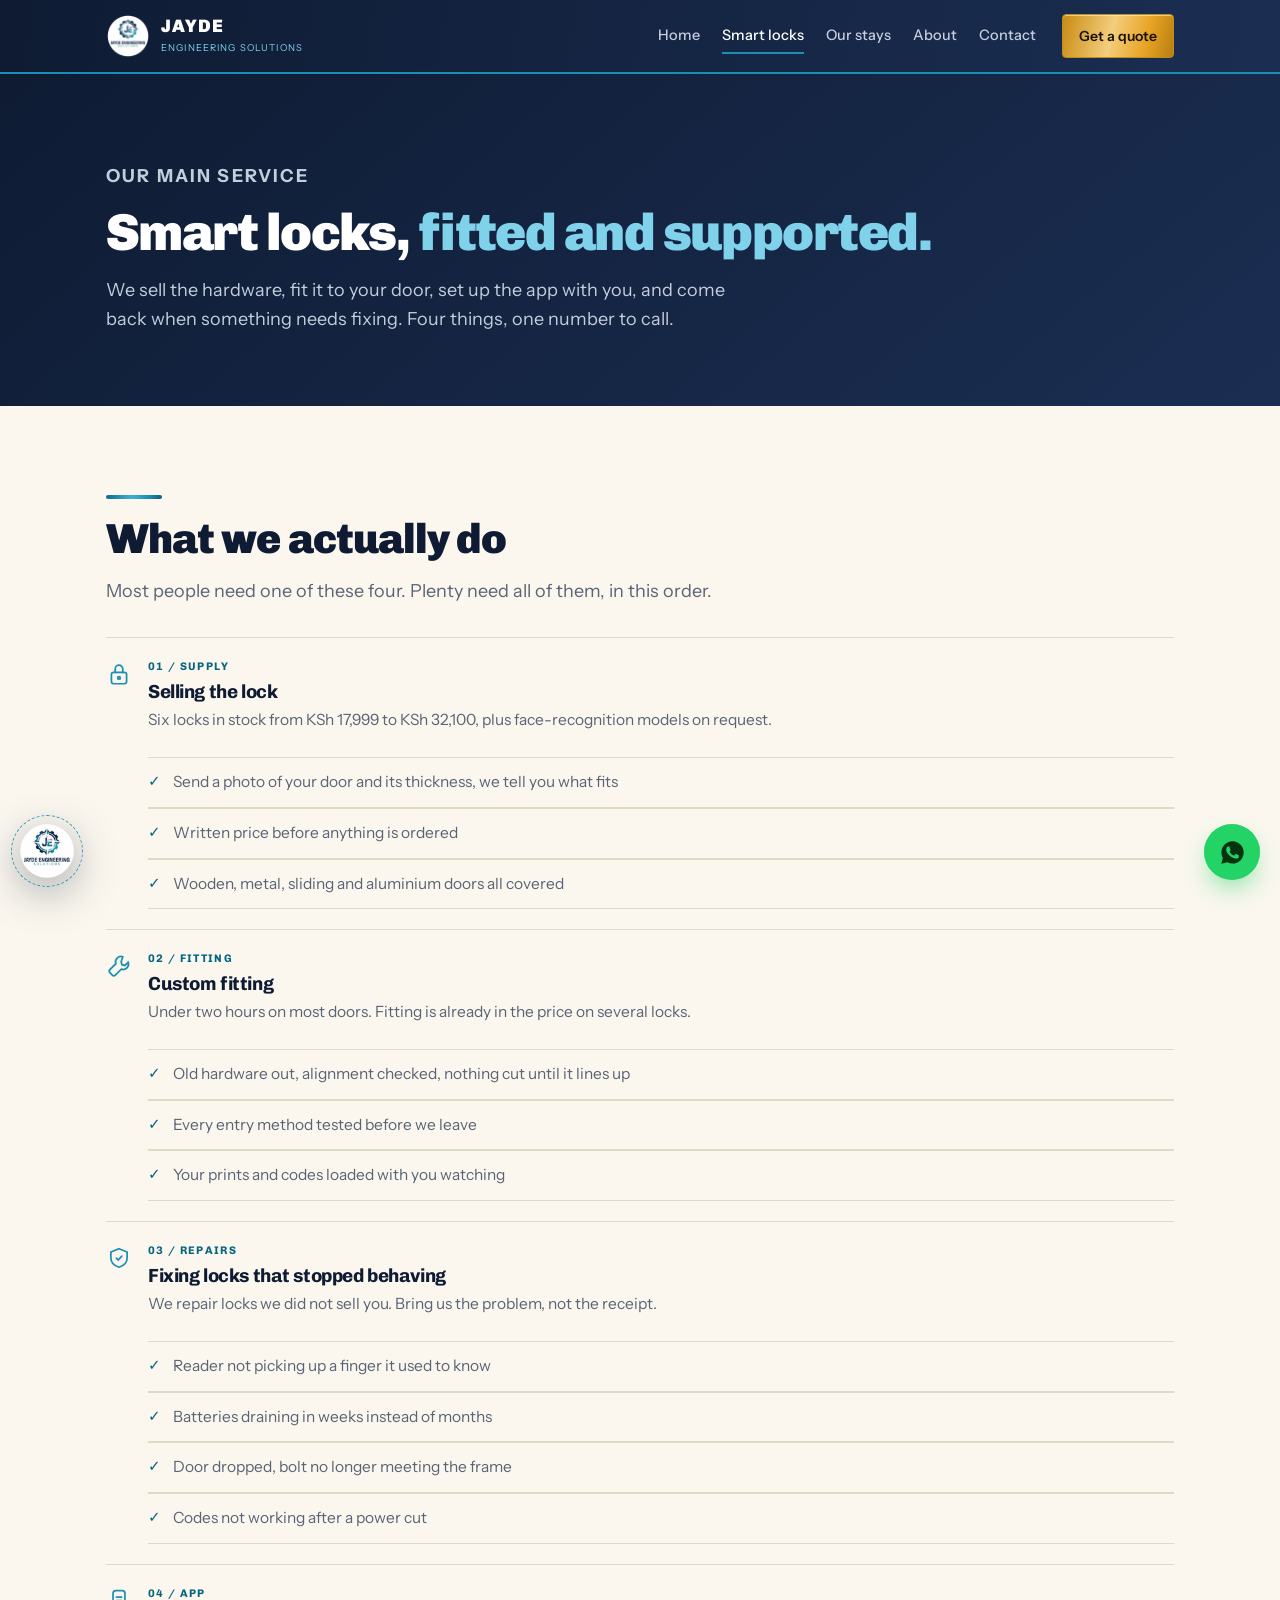
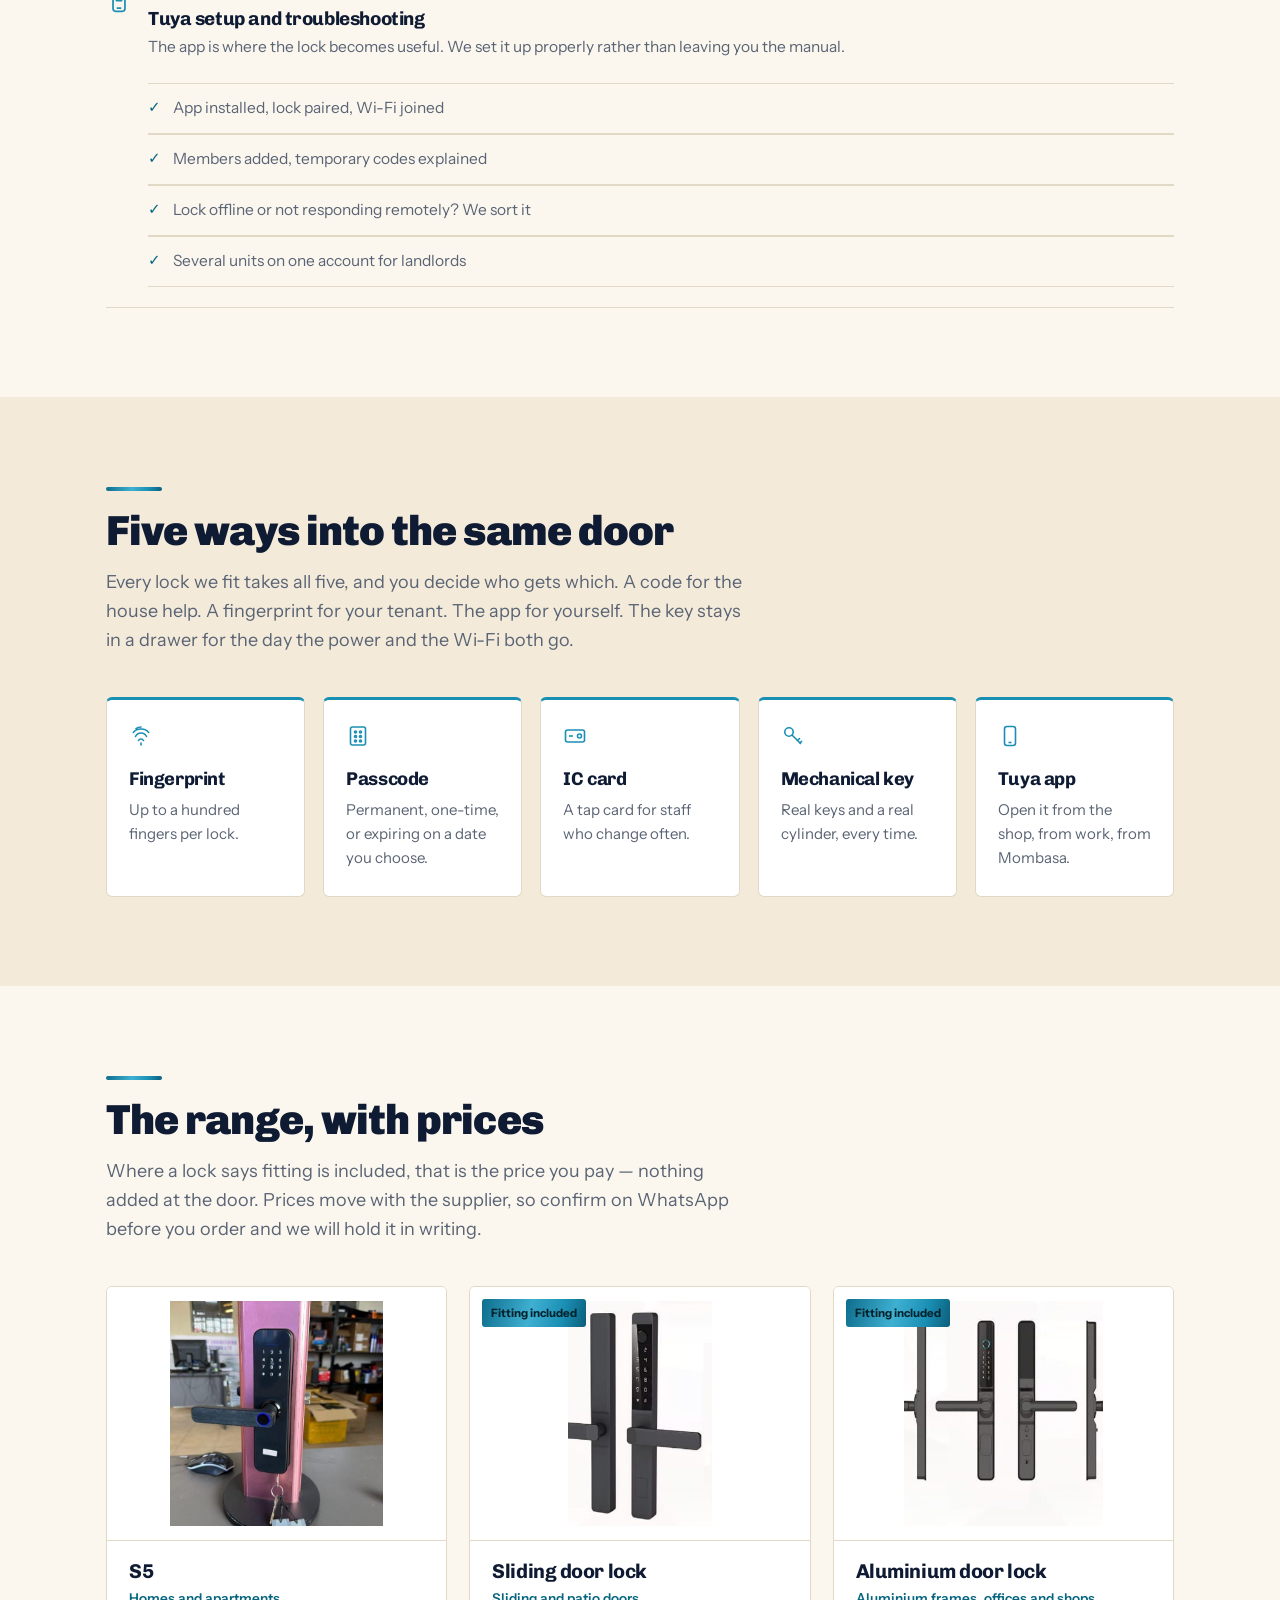
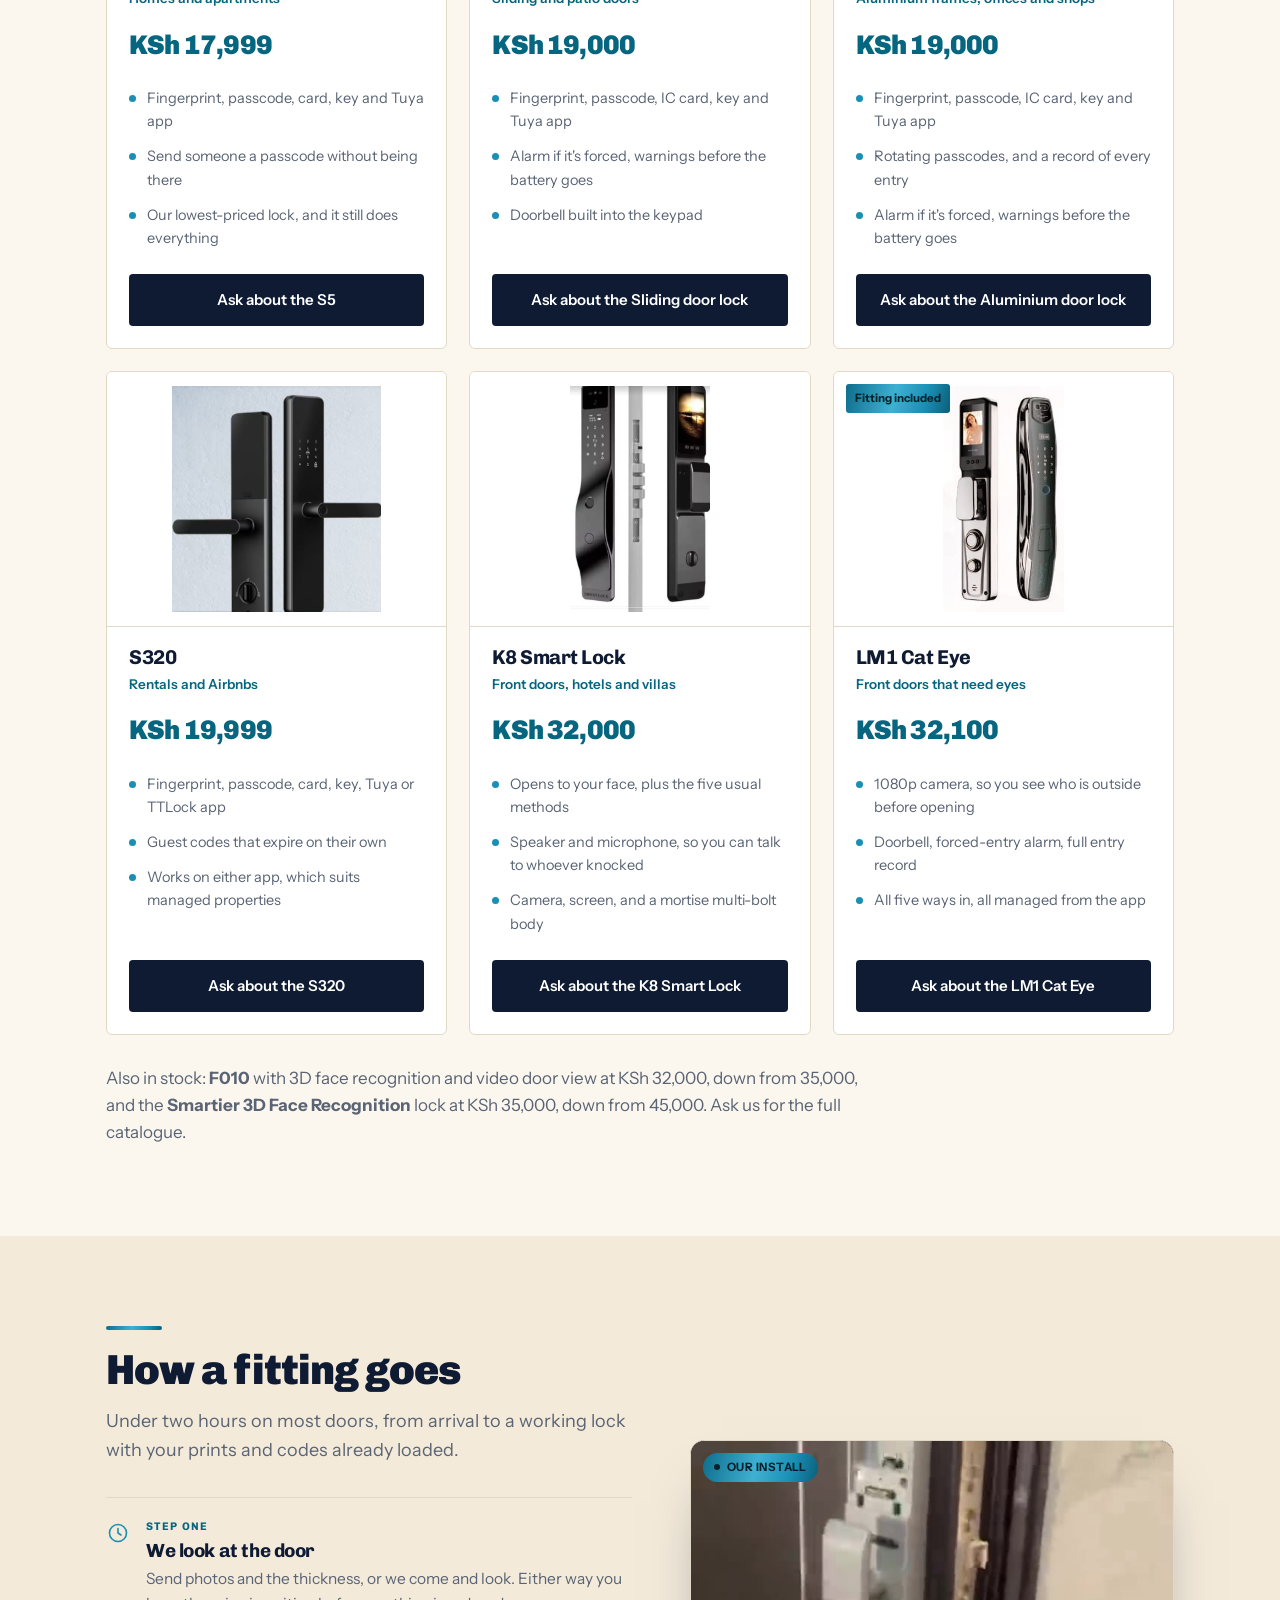
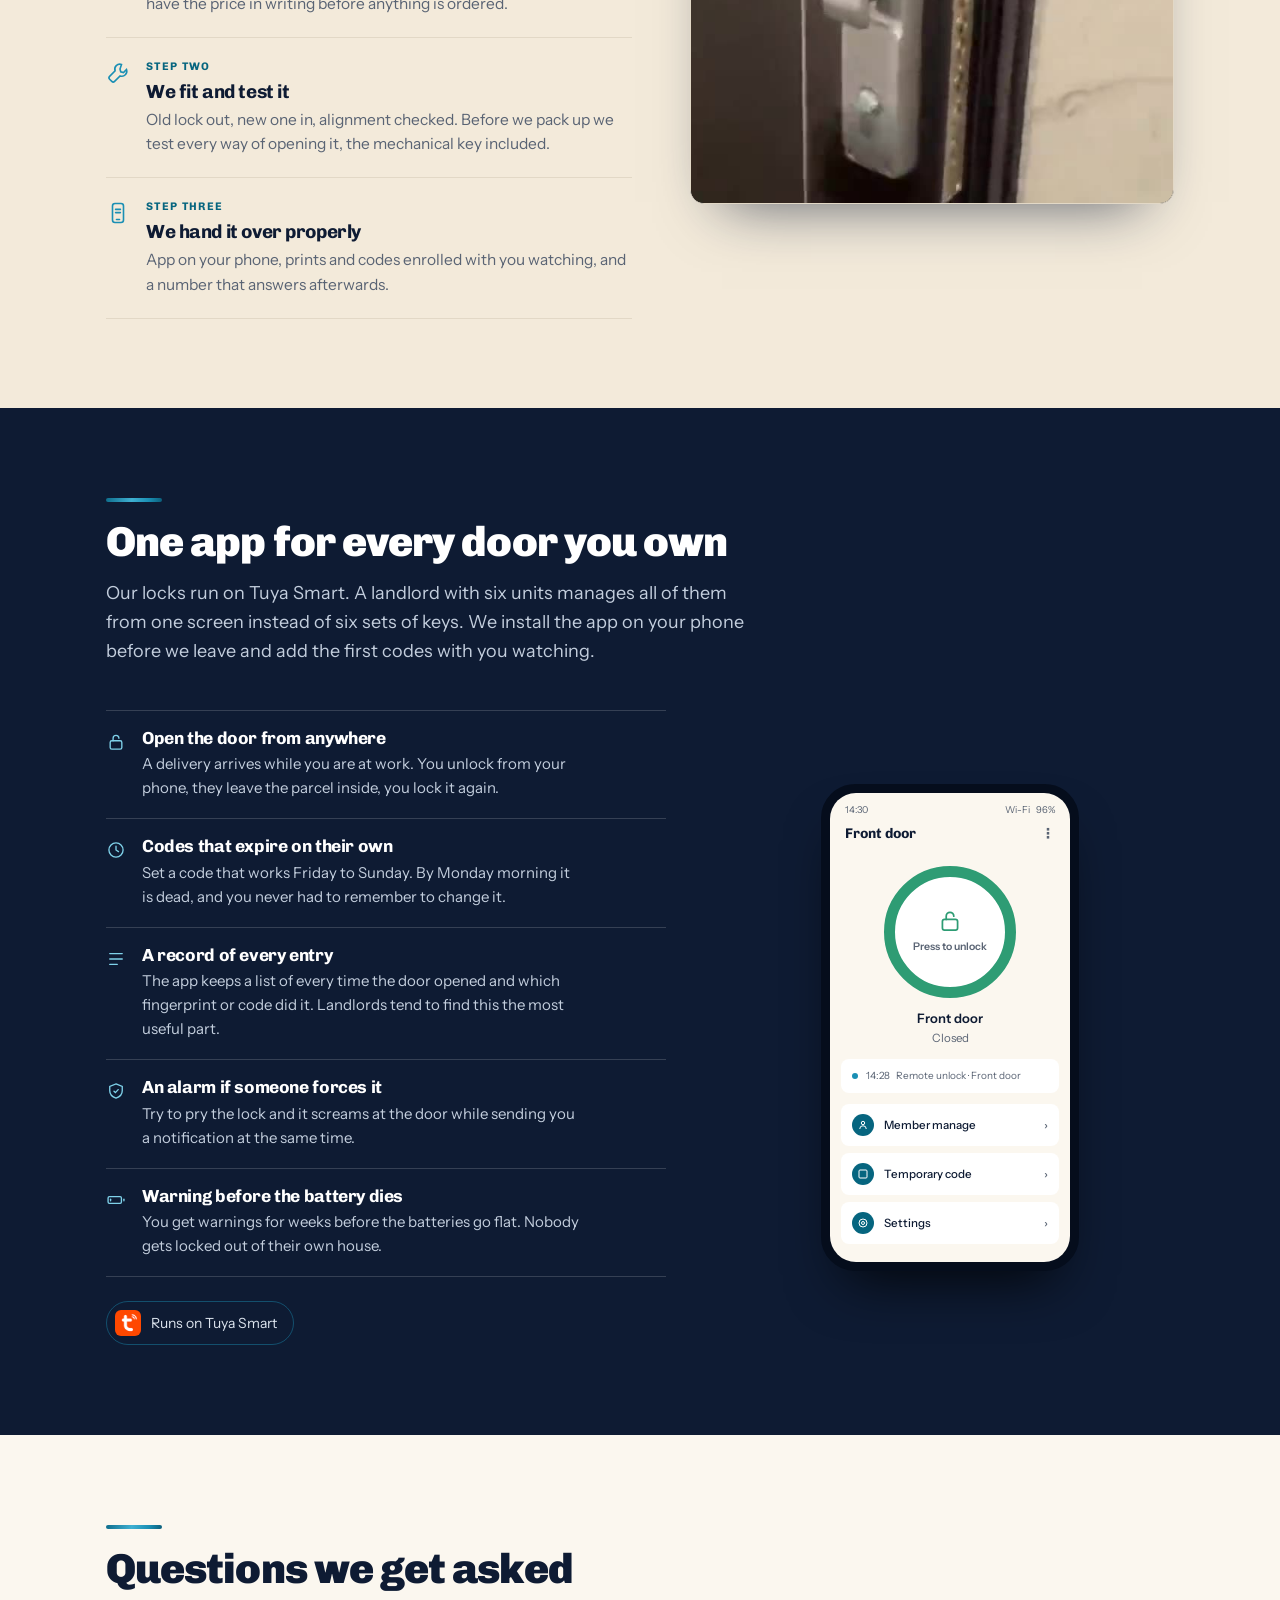
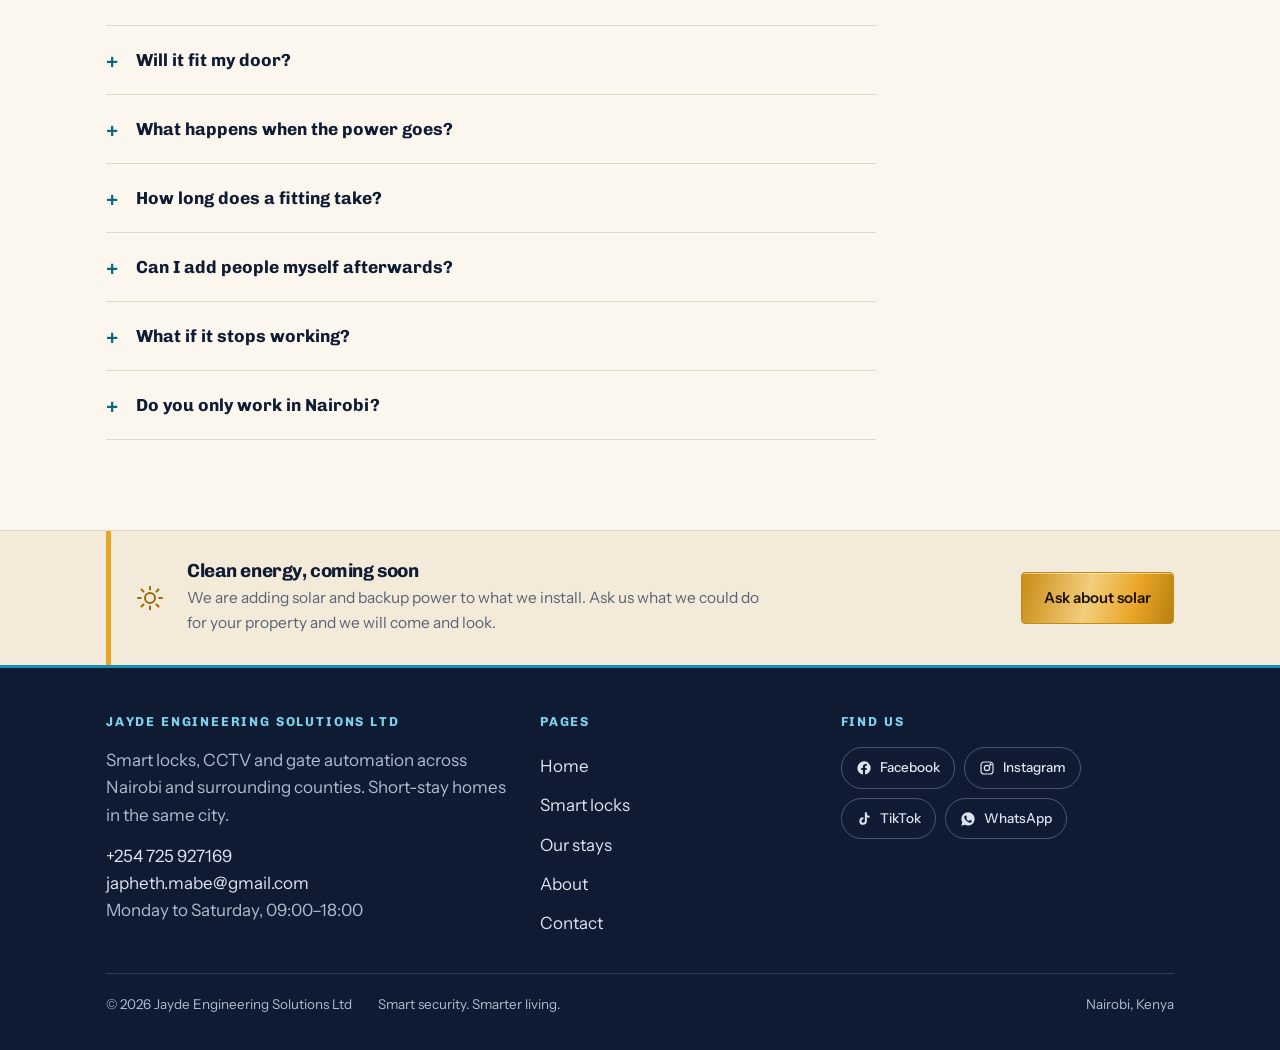
==== commit 9bf7ea00: "Add files via upload" ====
--- a/smart-locks.html
+++ b/smart-locks.html
@@ -97,7 +97,7 @@
     <div class="wrap">
       <div class="sec-head rv">
         <h2>The range, with prices</h2>
-        <p>Prices as listed today. Where a lock says fitting is included, that is the price you pay &mdash; nothing added at the door.</p>
+        <p>Where a lock says fitting is included, that is the price you pay &mdash; nothing added at the door. Prices move with the supplier, so confirm on WhatsApp before you order and we will hold it in writing.</p>
       </div>
       <div class="grid3">
         <article class="prod rv">
--- a/styles.css
+++ b/styles.css
@@ -5,7 +5,7 @@
    60 / 30 / 10
    60  warm cream       page backgrounds
    30  midnight blue    header, footer, dark bands, all text
-   10  marigold         buttons, tags, rules, prices
+   10  marigold         primary buttons, solar banner, "New" tags only
 
    The 10% accent is split: marigold carries every call to action, and
    a blue taken from the logo itself (#006C90) carries icons, links and
@@ -27,6 +27,7 @@
   --gold-lit:#F6CE79;
   --gold-ink:#9A6B08;
   --gold-metal:linear-gradient(104deg,#C98B14,#F3CE7C 44%,#E9A526 74%,#B87F10);
+  --blue-metal:linear-gradient(104deg,#0E6D8C,#3FB0D2 46%,#1A8FB4 76%,#0B5E7A);
   --blue:#1A8FB4;
   --blue-ink:#06657F;
   --blue-lit:#7FD2EA;
@@ -51,7 +52,7 @@
 h1,h2,h3{font-family:var(--display);margin:0;line-height:1.06;letter-spacing:-0.022em}
 p{margin:0}
 a{color:inherit}
-:focus-visible{outline:2px solid var(--gold-ink);outline-offset:3px}
+:focus-visible{outline:2px solid var(--blue-ink);outline-offset:3px}
 .wrap{max-width:var(--wrap);margin:0 auto;padding-inline:var(--gut)}
 .sec{padding-block:clamp(56px,7vw,94px)}
 .deep{background:var(--cream-deep)}
@@ -59,7 +60,7 @@
 .sec-head{max-width:58ch}
 .sec-head h2{font-weight:900;font-size:clamp(28px,4vw,42px)}
 .sec-head h2::before{content:"";display:block;width:56px;height:4px;border-radius:2px;
-  background:var(--gold-metal);margin-bottom:18px}
+  background:var(--blue-metal);margin-bottom:18px}
 .sec-head p{margin-top:15px;color:var(--slate);font-size:18px}
 .dark .sec-head p{color:#C3CEDD}
 
@@ -88,19 +89,19 @@
 /* ---------- header ---------- */
 .topbar{position:sticky;top:0;z-index:60;
   background:linear-gradient(100deg,var(--midnight),var(--midnight-2));
-  border-bottom:1px solid rgba(233,165,38,.36)}
+  border-bottom:2px solid var(--blue)}
 .topbar-in{display:flex;align-items:center;gap:12px;height:72px}
 .brand{display:flex;align-items:center;gap:11px;text-decoration:none;color:var(--white);
   min-width:0;flex:0 1 auto}
 .brand img{width:44px;height:44px;border-radius:50%;flex:none}
 .brand b{font-family:var(--display);font-weight:900;font-size:18px;display:block;
   line-height:1.05;letter-spacing:.04em;white-space:nowrap}
-.brand i{font-style:normal;font-size:9.5px;letter-spacing:.12em;color:var(--gold-lit);
+.brand i{font-style:normal;font-size:9.5px;letter-spacing:.12em;color:var(--blue-lit);
   display:block;margin-top:4px}
 .nav{margin-left:auto;display:flex;gap:22px}
 .nav a{color:#C3CEDD;text-decoration:none;font-size:14.5px;font-weight:500;position:relative}
 .nav a::after{content:"";position:absolute;left:0;right:100%;bottom:-6px;height:2px;
-  background:var(--gold);transition:right .25s}
+  background:var(--blue);transition:right .25s}
 .nav a:hover{color:var(--white)}
 .nav a:hover::after,.nav a.here::after{right:0}
 .nav a.here{color:var(--white)}
@@ -109,7 +110,7 @@
 .burger{display:none;flex:none;width:42px;height:42px;margin-left:8px;padding:0;
   background:none;border:1px solid rgba(255,255,255,.3);border-radius:6px;cursor:pointer;
   flex-direction:column;align-items:center;justify-content:center;gap:5px}
-.burger span{display:block;width:19px;height:2px;background:var(--gold-lit);border-radius:2px;
+.burger span{display:block;width:19px;height:2px;background:var(--blue-lit);border-radius:2px;
   transition:transform .28s,opacity .2s}
 .burger.open span:nth-child(1){transform:translateY(7px) rotate(45deg)}
 .burger.open span:nth-child(2){opacity:0}
@@ -119,7 +120,7 @@
   .burger{display:flex}
   .nav{position:fixed;top:72px;left:0;right:0;z-index:58;display:block;margin:0;
     padding:8px var(--gut) 18px;background:var(--midnight);
-    border-bottom:1px solid rgba(233,165,38,.36);
+    border-bottom:2px solid var(--blue);
     transform:translateY(-12px);opacity:0;visibility:hidden;
     transition:transform .26s ease,opacity .26s ease,visibility .26s}
   .nav.open{transform:none;opacity:1;visibility:visible}
@@ -147,13 +148,14 @@
   color:var(--blue-lit);font-weight:700;margin-bottom:14px}
 
 /* ---------- marquee ---------- */
-.marquee{background:var(--gold-metal);color:#1B1200;overflow:hidden;white-space:nowrap;
-  padding-block:13px;border-block:1px solid rgba(0,0,0,.12)}
+.marquee{background:linear-gradient(96deg,#0E6D8C,#1A8FB4 48%,#0E6D8C);color:#EAF7FB;
+  overflow:hidden;white-space:nowrap;padding-block:13px;
+  border-block:1px solid rgba(255,255,255,.16)}
 .marquee div{display:inline-flex;animation:slidex 34s linear infinite}
 .marquee:hover div{animation-play-state:paused}
 .marquee span{font-family:var(--display);font-weight:700;font-size:15px;padding-inline:22px;
   display:inline-flex;align-items:center;gap:22px}
-.marquee span::after{content:"";width:6px;height:6px;border-radius:50%;background:rgba(0,0,0,.42)}
+.marquee span::after{content:"";width:6px;height:6px;border-radius:50%;background:rgba(255,255,255,.5)}
 @keyframes slidex{to{transform:translateX(-50%)}}
 
 /* ---------- split: text beside video ---------- */
@@ -165,8 +167,8 @@
 .filmpanel video{width:100%;display:block;aspect-ratio:4/3;object-fit:cover}
 .filmpanel .live{position:absolute;top:12px;left:12px;z-index:2;display:inline-flex;
   align-items:center;gap:7px;font-size:11.5px;font-weight:700;letter-spacing:.04em;
-  color:#1B1200;background:var(--gold-metal);border-radius:100px;padding:5px 11px}
-.filmpanel .live i{width:6px;height:6px;border-radius:50%;background:#1B1200;
+  color:#04222C;background:var(--blue-metal);border-radius:100px;padding:5px 11px}
+.filmpanel .live i{width:6px;height:6px;border-radius:50%;background:#04222C;
   animation:blip 2.2s infinite}
 @keyframes blip{0%,100%{opacity:1}50%{opacity:.3}}
 .filmcap{margin-top:12px;font-size:14px;color:var(--slate)}
@@ -176,11 +178,11 @@
 .rowlist li{display:grid;grid-template-columns:auto 1fr;gap:16px;align-items:start;
   padding:20px 0;border-top:1px solid var(--sand);transition:border-color .25s}
 .rowlist li:last-child{border-bottom:1px solid var(--sand)}
-.rowlist li:hover{border-top-color:var(--gold)}
+.rowlist li:hover{border-top-color:var(--blue)}
 .rowlist svg{color:var(--blue);margin-top:3px;transition:color .25s}
 .rowlist li:hover svg{color:var(--blue-ink)}
 .rowno{display:block;font-family:var(--display);font-size:11px;font-weight:700;
-  letter-spacing:.12em;text-transform:uppercase;color:var(--gold-ink);margin-bottom:6px}
+  letter-spacing:.12em;text-transform:uppercase;color:var(--blue-ink);margin-bottom:6px}
 .isnew{font-weight:700;letter-spacing:.04em;margin-left:8px;padding:2px 7px;
   border-radius:100px;background:var(--gold-metal);color:#1B1200;font-size:10px}
 .rowlist h3{font-size:19px;font-weight:700}
@@ -195,7 +197,7 @@
 .grid3{display:grid;grid-template-columns:repeat(3,1fr);gap:22px;margin-top:42px}
 @media (max-width:900px){.grid3{grid-template-columns:1fr;max-width:440px}}
 .card{background:var(--white);border:1px solid var(--sand);border-radius:6px;
-  border-top:3px solid var(--gold);padding:24px 22px 26px;
+  border-top:3px solid var(--blue);padding:24px 22px 26px;
   transition:transform .25s,box-shadow .25s}
 .card:hover{transform:translateY(-5px);box-shadow:0 22px 40px -28px rgba(14,27,51,.55)}
 .card svg{color:var(--blue);margin-bottom:14px}
@@ -206,20 +208,20 @@
 .prod{background:var(--white);border:1px solid var(--sand);border-radius:6px;
   display:flex;flex-direction:column;overflow:hidden;
   transition:transform .25s,box-shadow .25s,border-color .25s}
-.prod:hover{transform:translateY(-6px);border-color:var(--gold);
+.prod:hover{transform:translateY(-6px);border-color:var(--blue);
   box-shadow:0 24px 44px -28px rgba(14,27,51,.55)}
 .prod figure{margin:0;position:relative;background:#fff;aspect-ratio:4/3;display:flex;
   align-items:center;justify-content:center;padding:14px;
   border-bottom:1px solid var(--sand);overflow:hidden}
 .prod figure img{max-height:100%;width:auto;object-fit:contain;transition:transform .35s}
 .prod:hover figure img{transform:scale(1.06)}
-.tag{position:absolute;top:12px;left:12px;background:var(--gold-metal);color:#1B1200;
+.tag{position:absolute;top:12px;left:12px;background:var(--blue-metal);color:#04222C;
   z-index:2;font-size:11.5px;font-weight:700;padding:5px 9px;border-radius:3px}
 .prod-body{padding:20px 22px 22px;display:flex;flex-direction:column;flex:1}
 .prod-body h3{font-size:20px;font-weight:700}
 .fit{font-size:13.5px;color:var(--blue-ink);font-weight:600;margin-top:6px}
 .price{font-family:var(--display);font-weight:900;font-size:27px;margin-top:14px;
-  color:var(--midnight);letter-spacing:-0.03em}
+  color:var(--blue-ink);letter-spacing:-0.03em}
 .feat{list-style:none;padding:0;margin:14px 0 0;flex:1}
 .feat li{font-size:14.5px;color:var(--slate);padding:6px 0 6px 18px;position:relative}
 .feat li::before{content:"";position:absolute;left:0;top:14px;width:7px;height:7px;
@@ -238,7 +240,7 @@
 .band .wrap{position:relative;z-index:2;padding-block:clamp(52px,7vw,84px)}
 .bandcopy{max-width:30ch}
 .bandcopy h2{font-weight:900;font-size:clamp(30px,5vw,50px);letter-spacing:-0.035em;margin-top:18px}
-.bandcopy h2 em{font-style:normal;color:var(--gold-lit)}
+.bandcopy h2 em{font-style:normal;color:var(--blue-lit)}
 .bandcopy p{margin-top:16px;color:#DCE4EE;font-size:clamp(16.5px,2vw,18px)}
 .bandcopy .btn{margin-top:24px}
 @media (max-width:760px){
@@ -249,12 +251,12 @@
 
 /* ---------- eyebrow ---------- */
 .eyebrow{display:inline-flex;align-items:center;gap:9px;font-size:13.5px;font-weight:600;
-  color:var(--gold-ink);background:rgba(233,165,38,.16);
-  border:1px solid rgba(233,165,38,.5);border-radius:100px;padding:7px 15px}
+  color:var(--blue-ink);background:rgba(26,143,180,.16);
+  border:1px solid rgba(26,143,180,.5);border-radius:100px;padding:7px 15px}
 .eyebrow i{width:7px;height:7px;border-radius:50%;background:var(--go);flex:none;
   box-shadow:0 0 0 0 rgba(46,156,116,.7);animation:ping2 2s infinite}
 @keyframes ping2{70%{box-shadow:0 0 0 9px rgba(46,156,116,0)}100%{box-shadow:0 0 0 0 rgba(46,156,116,0)}}
-.dark .eyebrow,.band .eyebrow{color:var(--gold-lit);background:rgba(0,0,0,.35)}
+.dark .eyebrow,.band .eyebrow{color:var(--blue-lit);background:rgba(0,0,0,.35)}
 
 /* ---------- solar banner ---------- */
 .solarband{background:var(--cream-deep);border-top:1px solid var(--sand)}
@@ -269,20 +271,20 @@
 
 /* ---------- footer ---------- */
 .foot{background:var(--midnight);color:#AFBCCC;padding-block:44px 34px;
-  border-top:1px solid rgba(233,165,38,.3)}
+  border-top:3px solid var(--blue)}
 .footgrid{display:grid;grid-template-columns:1.2fr .8fr 1fr;gap:34px}
 @media (max-width:820px){.footgrid{grid-template-columns:1fr;gap:28px}}
 .foot h4{font-family:var(--display);font-size:13px;letter-spacing:.14em;text-transform:uppercase;
   color:var(--blue-lit);margin:0 0 14px}
 .foot a{color:#DCE4EE;text-decoration:none}
-.foot a:hover{color:var(--gold-lit)}
+.foot a:hover{color:var(--blue-lit)}
 .footlinks{list-style:none;padding:0;margin:0}
 .footlinks li{padding:6px 0}
 .socials{display:flex;flex-wrap:wrap;gap:9px;margin-top:6px}
 .socials a{display:inline-flex;align-items:center;gap:8px;padding:9px 14px;border-radius:100px;
   border:1px solid rgba(255,255,255,.26);font-size:13.5px;font-weight:500;
   transition:border-color .2s,transform .2s}
-.socials a:hover{border-color:var(--gold-lit);transform:translateY(-2px)}
+.socials a:hover{border-color:var(--blue-lit);transform:translateY(-2px)}
 .footbase{margin-top:30px;padding-top:20px;border-top:1px solid rgba(255,255,255,.14);
   display:flex;flex-wrap:wrap;gap:12px 26px;font-size:13.5px}
 .footbase .end{margin-left:auto}
@@ -300,7 +302,7 @@
   filter:drop-shadow(0 12px 22px rgba(14,27,51,.4))}
 .spinlogo img{width:100%;height:100%;border-radius:50%;animation:spin 18s linear infinite}
 .spinlogo::after{content:"";position:absolute;inset:-7px;border-radius:50%;
-  border:1px dashed rgba(233,165,38,.9);animation:spin 26s linear infinite reverse}
+  border:1px dashed rgba(26,143,180,.9);animation:spin 26s linear infinite reverse}
 @keyframes spin{to{transform:rotate(360deg)}}
 @media (max-width:1420px){.spinlogo{width:58px;height:58px;top:auto;bottom:20px;left:18px}}
 @media (max-width:560px){.spinlogo{width:42px;height:42px;bottom:12px;left:12px;opacity:.94}
@@ -321,7 +323,7 @@
   border:1px solid rgba(255,255,255,.24);font-family:var(--body);font-size:16px;
   transition:border-color .2s}
 .field textarea{min-height:104px;resize:vertical}
-.field input:focus,.field select:focus,.field textarea:focus{border-color:var(--gold)}
+.field input:focus,.field select:focus,.field textarea:focus{border-color:var(--blue)}
 .field option{color:#111}
 .formbox .btn{margin-top:24px;width:100%}
 .reach{list-style:none;padding:0;margin:0}
@@ -330,9 +332,9 @@
 .reach small{display:block;font-size:13.5px;color:var(--slate);margin-bottom:5px}
 .reach a,.reach b{font-family:var(--display);font-weight:700;font-size:19px;
   text-decoration:none;color:var(--midnight)}
-.reach a:hover{color:var(--gold-ink)}
+.reach a:hover{color:var(--blue-ink)}
 .reach .socials a{color:var(--midnight);border-color:var(--sand)}
-.reach .socials a:hover{border-color:var(--gold)}
+.reach .socials a:hover{border-color:var(--blue)}
 
 /* ---------- rentals ---------- */
 .stay{background:var(--white);border:1px solid var(--sand);border-radius:10px;
@@ -348,13 +350,13 @@
   border-radius:100px;padding:5px 12px}
 .swipewrap{position:relative}
 .swipecount{position:absolute;top:12px;right:12px;z-index:2;font-size:12px;font-weight:700;
-  color:#1B1200;background:var(--gold-metal);border-radius:100px;padding:5px 11px}
+  color:#04222C;background:var(--blue-metal);border-radius:100px;padding:5px 11px}
 .swipedots{display:flex;gap:6px;justify-content:center;padding:12px 0 0}
 .swipedots button{width:28px;height:20px;border:0;background:none;padding:0;cursor:pointer;
   position:relative;-webkit-tap-highlight-color:transparent}
 .swipedots button::after{content:"";position:absolute;left:0;right:0;top:8px;height:4px;
   border-radius:2px;background:var(--sand);transition:background .25s}
-.swipedots button.on::after{background:var(--gold)}
+.swipedots button.on::after{background:var(--blue)}
 .stay-body{padding:22px 24px 26px}
 .stay-body h3{font-size:22px;font-weight:800}
 .stay-meta{display:flex;flex-wrap:wrap;gap:8px;margin-top:12px}
@@ -367,11 +369,11 @@
 .story{max-width:66ch}
 .story p{margin-top:20px;font-size:18px;color:var(--slate)}
 .story p.lead{font-size:21px;color:var(--midnight)}
-.pull{margin:34px 0;padding:22px 26px;border-left:5px solid var(--gold);
+.pull{margin:34px 0;padding:22px 26px;border-left:5px solid var(--blue);
   background:var(--cream-deep);font-family:var(--display);font-size:20px;
   font-weight:700;line-height:1.35}
-.draftnote{margin-top:34px;padding:16px 20px;border:1px dashed var(--gold);
-  border-radius:6px;background:rgba(233,165,38,.09);font-size:14.5px;color:var(--gold-ink)}
+.draftnote{margin-top:34px;padding:16px 20px;border:1px dashed var(--blue);
+  border-radius:6px;background:rgba(26,143,180,.09);font-size:14.5px;color:var(--blue-ink)}
 
 /* ---------- faq ---------- */
 .faq{list-style:none;padding:0;margin:34px 0 0;max-width:70ch}
@@ -380,7 +382,7 @@
 .faq summary{cursor:pointer;padding:18px 0;font-family:var(--display);font-weight:700;
   font-size:17.5px;list-style:none;display:flex;align-items:center;gap:12px}
 .faq summary::-webkit-details-marker{display:none}
-.faq summary::before{content:"+";color:var(--gold-ink);font-size:20px;flex:none;width:18px}
+.faq summary::before{content:"+";color:var(--blue-ink);font-size:20px;flex:none;width:18px}
 .faq details[open] summary::before{content:"\2212"}
 .faq p{padding:0 0 20px 30px;color:var(--slate);font-size:15.5px}
 
@@ -389,7 +391,7 @@
 .statgrid{display:grid;grid-template-columns:repeat(4,1fr);gap:26px;text-align:center}
 @media (max-width:760px){.statgrid{grid-template-columns:repeat(2,1fr);gap:30px 20px}}
 .stat b{font-family:var(--display);font-weight:900;font-size:clamp(30px,4.6vw,46px);
-  display:block;color:var(--gold-lit);letter-spacing:-0.03em}
+  display:block;color:var(--blue-lit);letter-spacing:-0.03em}
 .stat small{display:block;margin-top:6px;color:#AFBCCC;font-size:14px}
 
 @media (prefers-reduced-motion:reduce){
@@ -403,14 +405,14 @@
 /* ---------- hero ---------- */
 .hero{position:relative;overflow:hidden;padding-block:clamp(48px,7vw,92px);
   background:
-    radial-gradient(720px 400px at 86% 8%,rgba(233,165,38,.20),transparent 62%),
+    radial-gradient(720px 400px at 86% 8%,rgba(26,143,180,.20),transparent 62%),
     radial-gradient(560px 330px at 2% 104%,rgba(14,27,51,.10),transparent 60%),
     linear-gradient(168deg,#FFFDF8,var(--cream) 52%,var(--cream-deep))}
 .hero-grid{position:relative;display:grid;grid-template-columns:1.02fr .98fr;
   gap:clamp(32px,5vw,68px);align-items:center}
 @media (max-width:960px){.hero-grid{grid-template-columns:1fr;gap:44px}}
 .hero h1{font-weight:900;font-size:clamp(40px,7vw,84px);letter-spacing:-0.045em;margin-top:22px}
-.hero h1 em{font-style:normal;background:linear-gradient(96deg,var(--blue-ink),var(--gold-ink));
+.hero h1 em{font-style:normal;background:linear-gradient(96deg,var(--blue-ink),var(--blue-ink));
   -webkit-background-clip:text;background-clip:text;color:transparent}
 .hero-sub{margin-top:20px;max-width:46ch;color:var(--slate);font-size:clamp(16.5px,2vw,19px)}
 .hero-cta{display:flex;flex-wrap:wrap;gap:12px;margin-top:28px}
@@ -419,7 +421,7 @@
 .hero-meta{margin-top:34px;padding-top:20px;border-top:1px solid var(--sand);
   display:flex;flex-wrap:wrap;gap:22px 40px}
 .hero-meta b{font-family:var(--display);font-weight:900;font-size:25px;display:block;
-  color:var(--gold-ink)}
+  color:var(--blue-ink)}
 .hero-meta small{color:var(--slate);font-size:13.5px;display:block;margin-top:3px;
   max-width:17ch;line-height:1.4}
 
@@ -427,11 +429,11 @@
 .show{position:relative}
 .stage{position:relative;background:var(--white);border:1px solid var(--sand);
   border-top:4px solid transparent;border-radius:16px;padding:22px;overflow:hidden;
-  background-image:var(--gold-metal),linear-gradient(#fff,#fff);
+  background-image:var(--blue-metal),linear-gradient(#fff,#fff);
   background-origin:border-box;background-clip:border-box,padding-box;
   box-shadow:0 30px 60px -34px rgba(14,27,51,.5)}
 .stage::before{content:"";position:absolute;width:330px;height:330px;border-radius:50%;
-  top:-150px;right:-120px;background:radial-gradient(circle,rgba(233,165,38,.20),transparent 68%)}
+  top:-150px;right:-120px;background:radial-gradient(circle,rgba(26,143,180,.20),transparent 68%)}
 .slides{position:relative;height:clamp(240px,52vw,330px)}
 .slide{position:absolute;inset:0;display:flex;align-items:center;justify-content:center;
   opacity:0;transform:scale(.94);transition:opacity .55s,transform .55s;pointer-events:none}
@@ -444,13 +446,13 @@
 .plate h3{font-size:clamp(18px,4.4vw,21px);font-weight:700}
 .plate small{display:block;color:var(--slate);font-size:13.5px;margin-top:4px}
 .plate .amt{font-family:var(--display);font-weight:900;font-size:clamp(22px,5.4vw,28px);
-  color:var(--gold-ink);white-space:nowrap;letter-spacing:-0.03em}
+  color:var(--blue-ink);white-space:nowrap;letter-spacing:-0.03em}
 .dots{display:flex;gap:6px;margin-top:10px;position:relative}
 .dots button{width:30px;height:22px;border:0;cursor:pointer;padding:0;background:none;
   position:relative;-webkit-tap-highlight-color:transparent}
 .dots button::after{content:"";position:absolute;left:0;right:0;top:9px;height:4px;
   border-radius:2px;background:var(--sand);transition:background .25s}
-.dots button.on::after{background:var(--gold)}
+.dots button.on::after{background:var(--blue)}
 
 /* ---------- tuya app section ---------- */
 .appgrid{display:grid;grid-template-columns:1fr .8fr;gap:clamp(30px,5vw,60px);
@@ -464,7 +466,7 @@
 .feats h3{font-size:17.5px;font-weight:700}
 .feats p{margin-top:5px;color:#C3CEDD;font-size:15px;max-width:44ch}
 .tuyabadge{display:inline-flex;align-items:center;gap:10px;margin-top:24px;
-  border:1px solid rgba(233,165,38,.45);border-radius:100px;padding:8px 16px 8px 8px;
+  border:1px solid rgba(26,143,180,.45);border-radius:100px;padding:8px 16px 8px 8px;
   font-size:14px;color:#DCE4EE}
 .tuyabadge img{width:26px;height:26px;border-radius:6px}
 .phone{width:258px;margin:0 auto;background:#050D1C;border:9px solid #050D1C;
@@ -479,15 +481,15 @@
   cursor:pointer;transition:border-color .3s,transform .2s;animation:breathe 3.4s ease-in-out infinite}
 @keyframes breathe{0%,100%{box-shadow:0 0 0 0 rgba(46,156,116,.34)}50%{box-shadow:0 0 0 13px rgba(46,156,116,0)}}
 .ring:active{transform:scale(.96)}
-.ring.open{border-color:var(--gold)}
+.ring.open{border-color:var(--blue)}
 .ring b{font-size:10.5px;font-weight:600;color:var(--slate)}
 .ring svg{color:var(--go);transition:color .3s}
-.ring.open svg{color:var(--gold-ink)}
+.ring.open svg{color:var(--blue-ink)}
 .devname{text-align:center;font-size:11.5px;color:var(--slate);padding:6px 0 12px}
 .devname b{color:var(--midnight);display:block;font-size:13px;font-weight:600}
 .logrow{display:flex;align-items:center;gap:8px;background:#fff;margin:0 11px;padding:9px 11px;
   border-radius:8px;font-size:10px;color:var(--slate)}
-.logrow i{width:6px;height:6px;border-radius:50%;background:var(--gold);flex:none}
+.logrow i{width:6px;height:6px;border-radius:50%;background:var(--blue);flex:none}
 .rows{padding:11px}
 .row{display:flex;align-items:center;gap:10px;background:#fff;border-radius:8px;
   padding:10px 11px;margin-bottom:7px;font-size:11.5px;font-weight:500}
@@ -501,13 +503,13 @@
 .ticks li{padding:12px 0;border-bottom:1px solid var(--sand);display:grid;
   grid-template-columns:auto 1fr;gap:12px;align-items:start;font-size:15.5px;color:var(--slate)}
 .ticks li:first-child{border-top:1px solid var(--sand)}
-.ticks li::before{content:"\2713";color:var(--gold-ink);font-weight:900;font-size:15px;line-height:1.5}
+.ticks li::before{content:"\2713";color:var(--blue-ink);font-weight:900;font-size:15px;line-height:1.5}
 .shotframe{border-radius:14px;overflow:hidden;border:1px solid var(--sand);
   box-shadow:0 30px 58px -32px rgba(14,27,51,.7);position:relative}
 .shotframe img{width:100%;display:block;aspect-ratio:4/3;object-fit:cover}
 .shotframe .live{position:absolute;top:12px;left:12px;z-index:2;display:inline-flex;
   align-items:center;gap:7px;font-size:11.5px;font-weight:700;letter-spacing:.04em;
-  color:#1B1200;background:var(--gold-metal);border-radius:100px;padding:5px 11px}
+  color:#04222C;background:var(--blue-metal);border-radius:100px;padding:5px 11px}
 
 /* ---------- service cards with images ---------- */
 .svcgrid{display:grid;grid-template-columns:repeat(4,1fr);gap:20px;margin-top:44px}
@@ -532,11 +534,12 @@
 .svccard .go{margin-top:14px;font-size:14px;font-weight:600;color:var(--blue-ink)}
 
 /* ---------- trust strip ---------- */
-.trust{background:var(--midnight);color:var(--white);border-block:1px solid rgba(233,165,38,.34)}
+.trust{background:var(--midnight);color:var(--white);
+  border-top:3px solid var(--blue);border-bottom:1px solid rgba(255,255,255,.14)}
 .trustgrid{display:grid;grid-template-columns:repeat(4,1fr)}
 .trustitem{padding:22px 18px;border-right:1px solid rgba(255,255,255,.14);text-align:center}
 .trustitem:last-child{border-right:0}
-.trustitem b{font-family:var(--display);font-weight:800;font-size:16.5px;display:block}
+.trustitem b{font-family:var(--display);font-weight:800;font-size:16.5px;display:block;color:var(--blue-lit)}
 .trustitem span{display:block;margin-top:5px;color:#9FB0C2;font-size:11.5px;
   text-transform:uppercase;letter-spacing:.11em}
 @media (max-width:760px){
@@ -550,3 +553,7 @@
 .fieldgrid{display:grid;grid-template-columns:1fr 1fr;gap:0 16px}
 .fieldgrid .wide{grid-column:1/-1}
 @media (max-width:560px){.fieldgrid{grid-template-columns:1fr}}
+
+.amt-link{font-family:var(--display);font-weight:800;font-size:15px;color:var(--blue-ink);
+  text-decoration:none;white-space:nowrap;border-bottom:1px solid var(--blue);padding-bottom:2px}
+.amt-link:hover{color:var(--midnight);border-bottom-color:var(--midnight)}
